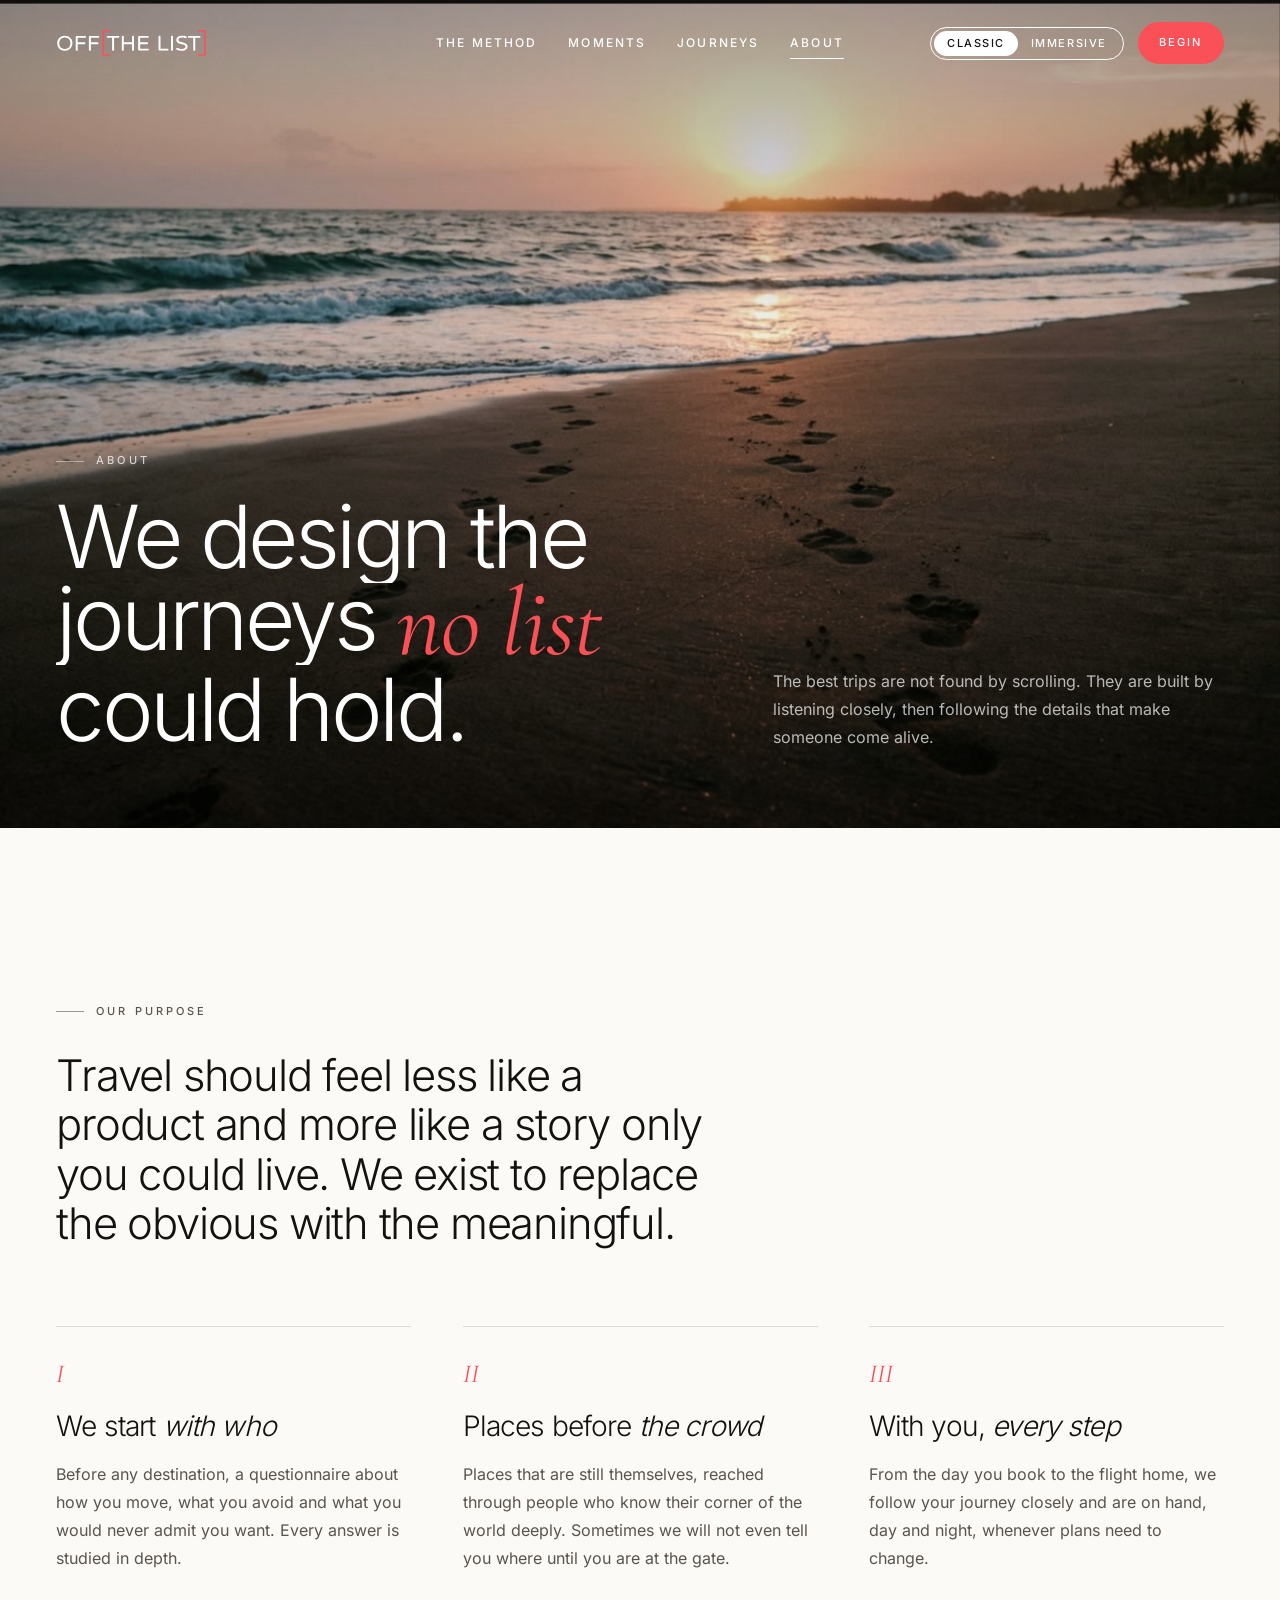
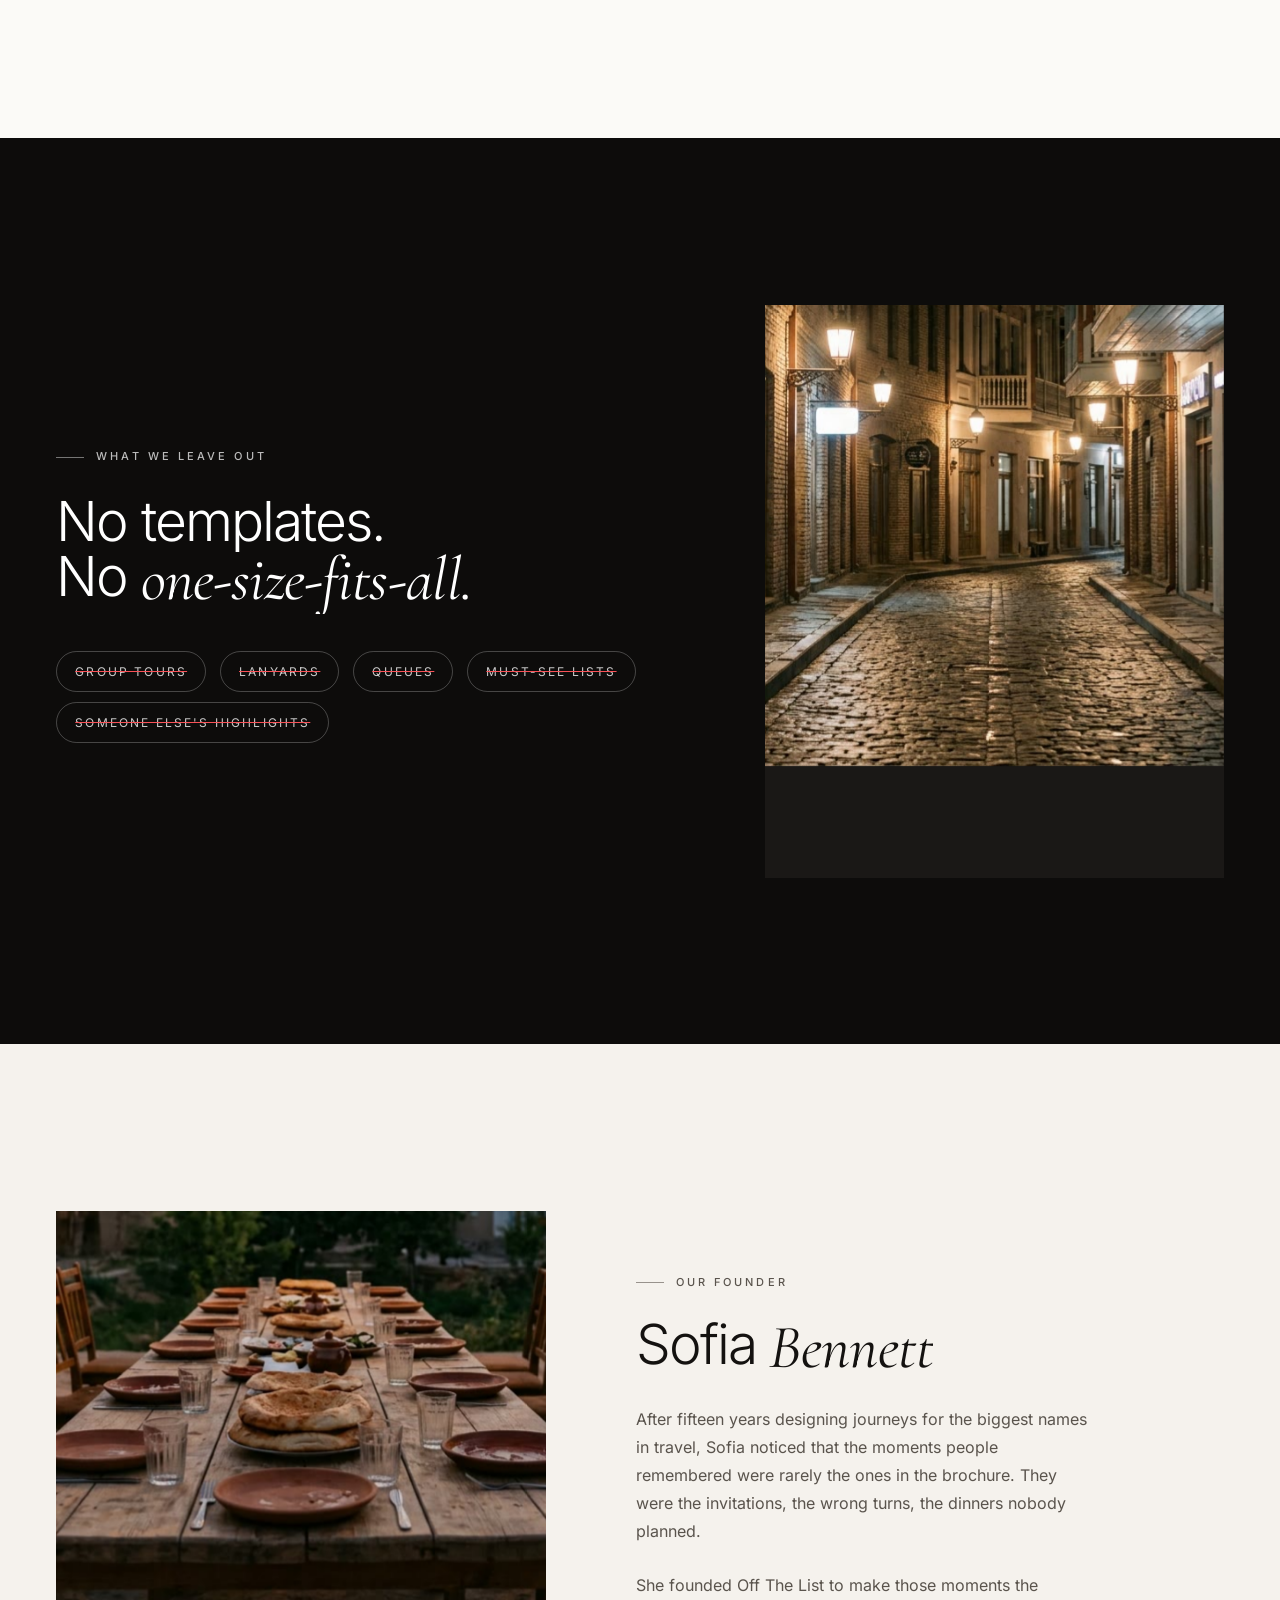
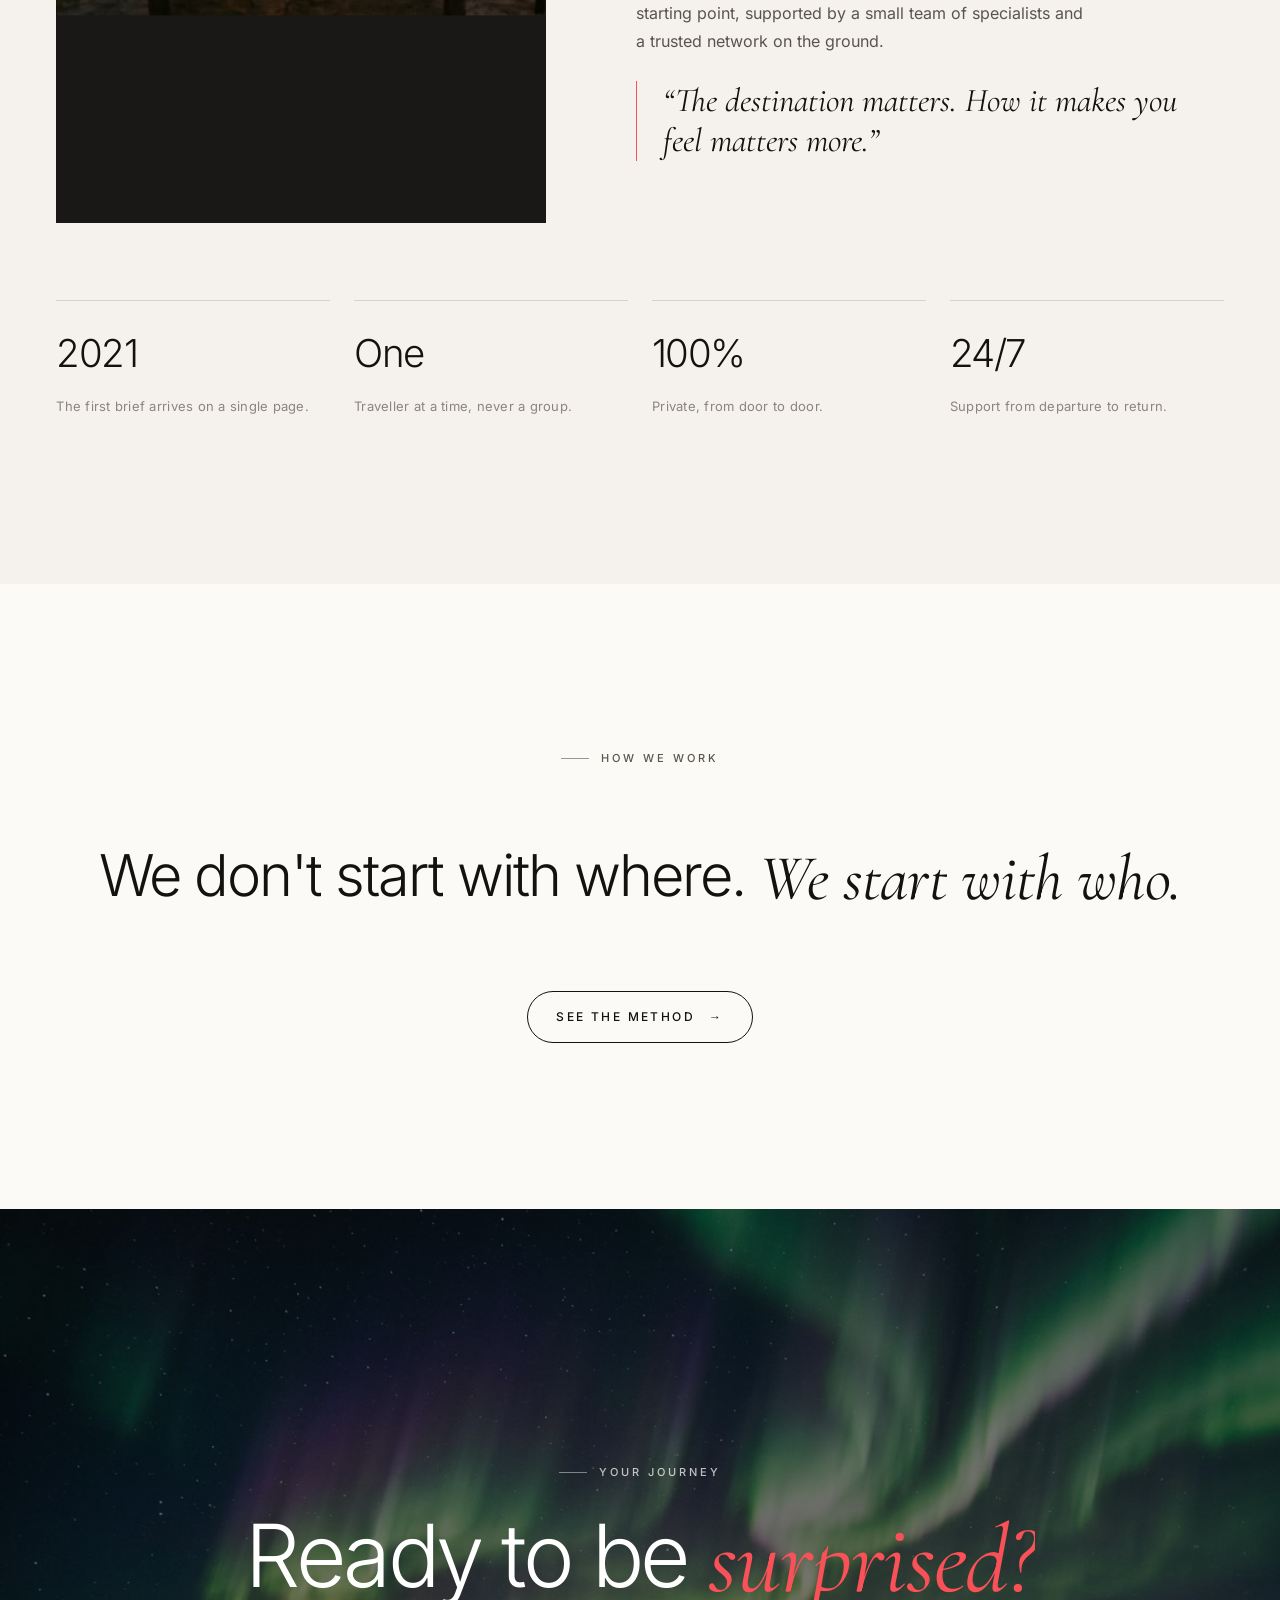
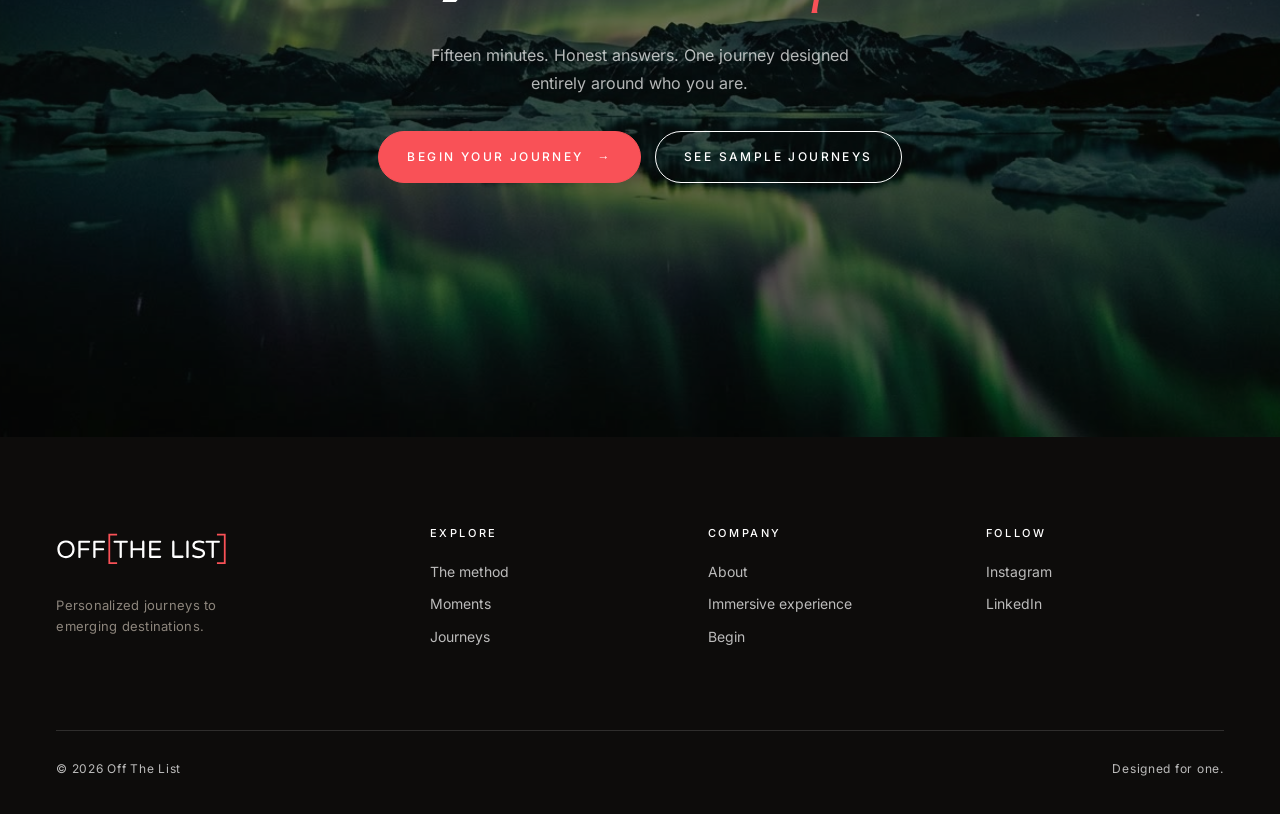
==== about.html @ c881d18c "Títulos: cursiva y sans a un tamaño medio entre las dos La cursiva (Cormorant) sube a 1,12em y los t" ====
<!doctype html>
<html lang="en">
<head>
  <meta charset="utf-8">
  <meta name="viewport" content="width=device-width, initial-scale=1">
  <!-- Revisión interna: quitar esta línea el día del lanzamiento -->
  <meta name="robots" content="noindex, nofollow">
  <title>About — Off The List</title>
  <meta name="description" content="Why Off The List exists: private journeys to emerging destinations, designed around who you are.">
  <link rel="icon" href="assets/favicon.svg" type="image/svg+xml">
  <link rel="apple-touch-icon" href="assets/apple-touch-icon.png">
  <link rel="preload" href="assets/fonts/inter.woff2" as="font" type="font/woff2" crossorigin>
  <link rel="stylesheet" href="lux.css?v=7">
</head>
<body>

  <header class="header">
    <a href="index.html" aria-label="Off The List — home">
      <img class="logo logo-light" src="assets/lux/logo-light.svg" alt="Off The List" width="268" height="48">
      <img class="logo logo-dark" src="assets/lux/logo-dark.svg" alt="" width="268" height="48">
    </a>
    <nav class="nav" aria-label="Main">
      <a href="index.html#method">The method</a>
      <a href="index.html#moments">Moments</a>
      <a href="sample-journeys.html">Journeys</a>
      <a href="about.html" aria-current="page">About</a>
    </nav>
    <div class="header-end">
      <div class="switch" aria-label="Site version">
        <span class="is-current"><b>Classic</b></span>
        <a href="experience.html">Immersive</a>
      </div>
      <a class="btn btn-coral" href="https://off-the-list-poc.vercel.app/#entry">Begin</a>
      <button class="menu-toggle" type="button" aria-expanded="false">Menu</button>
    </div>
  </header>

  <main>
    <section class="page-hero on-dark">
      <figure class="tone is-color"><img src="assets/lux/huellas.jpg" alt="" data-parallax=".1"></figure>
      <div class="inner">
        <div style="display:grid;gap:26px">
          <p class="eyebrow" data-reveal>About</p>
          <h1 class="display" data-split>We design the journeys <em>no list</em> could hold.</h1>
        </div>
        <p class="body" data-reveal style="--d:300ms">The best trips are not found by scrolling. They are built by listening closely, then following the details that make someone come alive.</p>
      </div>
    </section>

    <section class="section">
      <p class="eyebrow" data-reveal>Our purpose</p>
      <p class="manifesto-text" data-scrub style="max-width:24ch">Travel should feel less like a product and more like a story only you could live. We exist to replace the obvious with the meaningful.</p>
      <div class="values">
        <div class="value" data-reveal><i>I</i><h3>We start <em>with who</em></h3><p class="body">Before any destination, a questionnaire about how you move, what you avoid and what you would never admit you want. Every answer is studied in depth.</p></div>
        <div class="value" data-reveal style="--d:120ms"><i>II</i><h3>Places before <em>the crowd</em></h3><p class="body">Places that are still themselves, reached through people who know their corner of the world deeply. Sometimes we will not even tell you where until you are at the gate.</p></div>
        <div class="value" data-reveal style="--d:240ms"><i>III</i><h3>With you, <em>every step</em></h3><p class="body">From the day you book to the flight home, we follow your journey closely and are on hand, day and night, whenever plans need to change.</p></div>
      </div>
    </section>

    <section class="section dark on-dark">
      <div class="manifesto-grid">
        <div>
          <p class="eyebrow" data-reveal>What we leave out</p>
          <h2 class="title" data-split style="margin-top:28px">No templates. <br>No <em>one-size-fits-all.</em></h2>
          <ul class="never" data-reveal>
            <li>Group tours</li><li>Lanyards</li><li>Queues</li><li>Must-see lists</li><li>Someone else's highlights</li>
          </ul>
        </div>
        <figure class="tone manifesto-figure" data-color><img src="assets/lux/callejon.jpg" alt="" loading="lazy" data-parallax=".1"></figure>
      </div>
    </section>

    <section class="section ivory">
      <div class="founder">
        <figure class="tone founder-figure" data-color><img src="assets/lux/mesa.jpg" alt="" loading="lazy" data-parallax=".1"></figure>
        <div class="founder-copy">
          <p class="eyebrow" data-reveal>Our founder</p>
          <h2 class="title" data-split>Sofia <em>Bennett</em></h2>
          <p class="body" data-reveal>After fifteen years designing journeys for the biggest names in travel, Sofia noticed that the moments people remembered were rarely the ones in the brochure. They were the invitations, the wrong turns, the dinners nobody planned.</p>
          <p class="body" data-reveal>She founded Off The List to make those moments the starting point, supported by a small team of specialists and a trusted network on the ground.</p>
          <blockquote data-reveal>“The destination matters. How it makes you feel matters more.”</blockquote>
        </div>
      </div>
      <div class="timeline" data-reveal>
        <div><b>2021</b><span class="small">The first brief arrives on a single page.</span></div>
        <div><b>One</b><span class="small">Traveller at a time, never a group.</span></div>
        <div><b>100%</b><span class="small">Private, from door to door.</span></div>
        <div><b>24/7</b><span class="small">Support from departure to return.</span></div>
      </div>
    </section>

    <section class="section">
      <div class="quote">
        <p class="eyebrow" data-reveal style="justify-self:center">How we work</p>
        <p class="lede" data-split>We don't start with where. <em>We start with who.</em></p>
        <div><a class="btn" href="index.html#method">See the method <span class="arrow">→</span></a></div>
      </div>
    </section>

    <section class="closing on-dark">
      <figure class="tone" data-color><img src="assets/lux/aurora.jpg" alt="" loading="lazy"></figure>
      <div class="inner">
        <p class="eyebrow" data-reveal>Your journey</p>
        <h2 class="display" data-split>Ready to be <em>surprised?</em></h2>
        <p class="body" data-reveal style="text-align:center;margin:0 auto">Fifteen minutes. Honest answers. One journey designed entirely around who you are.</p>
        <div class="ctas" data-reveal>
          <a class="btn btn-coral" href="https://off-the-list-poc.vercel.app/#entry">Begin your journey <span class="arrow">→</span></a>
          <a class="btn" href="sample-journeys.html">See sample journeys</a>
        </div>
      </div>
    </section>
  </main>

  <footer class="footer">
    <div class="footer-top">
      <div><img src="assets/lux/logo-light.svg" alt="Off The List" width="268" height="48"><p class="small" style="margin-top:22px;max-width:28ch">Personalized journeys to emerging destinations.</p></div>
      <div><h4>Explore</h4><ul><li><a href="index.html#method">The method</a></li><li><a href="index.html#moments">Moments</a></li><li><a href="sample-journeys.html">Journeys</a></li></ul></div>
      <div><h4>Company</h4><ul><li><a href="about.html">About</a></li><li><a href="experience.html">Immersive experience</a></li><li><a href="https://off-the-list-poc.vercel.app/#entry">Begin</a></li></ul></div>
      <div><h4>Follow</h4><ul><li><a href="#">Instagram</a></li><li><a href="#">LinkedIn</a></li></ul></div>
    </div>
    <div class="footer-bottom"><span>© 2026 Off The List</span><span>Designed for one.</span></div>
  </footer>

  <script src="lux.js?v=6"></script>
</body>
</html>
---- lux.css ----
/* Off The List — versión clásica (lujo).
   Marfil y tinta, coral #F95157 solo como acento. Fotos en blanco y negro
   que toman color al entrar en pantalla o al pasar el cursor. */

@font-face { font-family: "Inter"; src: url("assets/fonts/inter.woff2") format("woff2"); font-weight: 100 700; font-display: swap; }
@font-face { font-family: "Cormorant"; src: url("assets/fonts/cormorant.woff2") format("woff2"); font-weight: 300 500; font-display: swap; }
@font-face { font-family: "Cormorant"; src: url("assets/fonts/cormorant-italic.woff2") format("woff2"); font-weight: 300 500; font-style: italic; font-display: swap; }

:root {
  --coral: #F95157;
  --ivory: #F5F2ED;
  --paper: #FBFAF7;
  --ink: #141210;
  --ink-2: #5A544D;
  --ink-3: #8C857C;
  --line: rgba(20, 18, 16, .14);
  --dark: #0D0C0B;
  --sans: "Inter", "Helvetica Neue", Arial, sans-serif;
  --serif: "Cormorant", "Cormorant Garamond", Georgia, serif;
  --ease: cubic-bezier(.16, 1, .3, 1);
  --gutter: clamp(20px, 4.4vw, 72px);
}

*, *::before, *::after { box-sizing: border-box; }
html { scroll-behavior: smooth; -webkit-text-size-adjust: 100%; }
body {
  margin: 0;
  background: var(--paper);
  color: var(--ink);
  font: 400 16px/1.6 var(--sans);
  -webkit-font-smoothing: antialiased;
  text-rendering: optimizeLegibility;
}
img, video { display: block; max-width: 100%; }
a { color: inherit; text-decoration: none; }
h1, h2, h3, h4, p, ul, ol, figure, blockquote, dl, dd { margin: 0; }
ul, ol { padding: 0; list-style: none; }
::selection { background: var(--coral); color: #fff; }

/* ---------- Tipografía ---------- */

.eyebrow {
  display: inline-flex;
  align-items: center;
  gap: 12px;
  font-size: 11px;
  font-weight: 500;
  letter-spacing: .28em;
  text-transform: uppercase;
  color: var(--ink-2);
}
.eyebrow::before { content: ""; width: 28px; height: 1px; background: currentColor; opacity: .6; }
.on-dark .eyebrow { color: rgba(255, 255, 255, .72); }

.display {
  font-weight: 300;
  font-size: clamp(40px, 6.8vw, 112px);
  line-height: .94;
  letter-spacing: -.04em;
}
.display em, .title em, .lede em {
  /* Cormorant es más pequeña a igual tamaño que Inter: se agranda la cursiva
     y se reduce un poco la sans para que ambas queden en un tamaño medio */
  font-size: 1.12em;
  font-family: var(--serif);
  font-style: italic;
  font-weight: 400;
  text-transform: none;
  letter-spacing: -.01em;
}
.display em { color: var(--coral); }
.title {
  font-weight: 300;
  font-size: clamp(32px, 4.3vw, 68px);
  line-height: 1;
  letter-spacing: -.035em;
}
.lede {
  font-weight: 300;
  font-size: clamp(22px, 2.3vw, 36px);
  line-height: 1.25;
  letter-spacing: -.015em;
}
.body { color: var(--ink-2); font-size: 16px; line-height: 1.75; max-width: 46ch; }
.on-dark .body { color: rgba(255, 255, 255, .7); }
.small { font-size: 13px; color: var(--ink-3); letter-spacing: .02em; }

/* ---------- Botones ---------- */

.btn {
  position: relative;
  display: inline-flex;
  align-items: center;
  gap: 14px;
  height: 52px;
  padding: 0 28px;
  border: 1px solid currentColor;
  border-radius: 999px;
  font-size: 12px;
  font-weight: 500;
  letter-spacing: .2em;
  text-transform: uppercase;
  overflow: hidden;
  isolation: isolate;
  transition: color .5s var(--ease), border-color .5s var(--ease);
}
.btn::after {
  content: "";
  position: absolute;
  inset: 0;
  z-index: -1;
  background: var(--ink);
  transform: translateY(101%);
  transition: transform .6s var(--ease);
}
.btn:hover { color: var(--paper); border-color: var(--ink); }
.btn:hover::after { transform: translateY(0); }
.btn .arrow { transition: transform .5s var(--ease); }
.btn:hover .arrow { transform: translateX(4px); }
.btn-coral { background: var(--coral); border-color: var(--coral); color: #fff; }
.btn-coral::after { background: #fff; }
.btn-coral:hover { color: var(--ink); border-color: #fff; }
.on-dark .btn:not(.btn-coral) { color: #fff; }
.on-dark .btn:not(.btn-coral)::after { background: #fff; }
.on-dark .btn:not(.btn-coral):hover { color: var(--ink); border-color: #fff; }
.link {
  display: inline-flex;
  align-items: center;
  gap: 10px;
  font-size: 12px;
  font-weight: 500;
  letter-spacing: .2em;
  text-transform: uppercase;
  background: linear-gradient(currentColor, currentColor) 0 100% / 0 1px no-repeat;
  padding-bottom: 6px;
  transition: background-size .6s var(--ease);
}
.link:hover { background-size: 100% 1px; }

/* ---------- Cabecera ---------- */

.header {
  position: fixed;
  inset: 0 0 auto 0;
  z-index: 50;
  display: grid;
  grid-template-columns: 1fr auto 1fr;
  align-items: center;
  gap: 24px;
  padding: 22px var(--gutter);
  color: #fff;
  transition: background-color .6s var(--ease), color .6s var(--ease), padding .6s var(--ease), box-shadow .6s;
}
.header .logo { width: 150px; height: auto; }
.header .logo-dark { display: none; }
.header.is-solid, .header.is-light {
  color: var(--ink);
}
.header.is-solid {
  padding-top: 14px;
  padding-bottom: 14px;
  background: rgba(251, 250, 247, .9);
  -webkit-backdrop-filter: blur(16px) saturate(1.3);
  backdrop-filter: blur(16px) saturate(1.3);
  box-shadow: 0 1px 0 var(--line);
}
.header.is-solid .logo-light, .header.is-light .logo-light { display: none; }
.header.is-solid .logo-dark, .header.is-light .logo-dark { display: block; }
.nav { display: flex; gap: clamp(18px, 2.4vw, 40px); }
.nav a {
  font-size: 12px;
  font-weight: 500;
  letter-spacing: .18em;
  text-transform: uppercase;
  background: linear-gradient(currentColor, currentColor) 0 100% / 0 1px no-repeat;
  padding: 6px 0;
  transition: background-size .5s var(--ease), opacity .3s;
}
.nav a:hover, .nav a[aria-current="page"] { background-size: 100% 1px; }
.header-end { display: flex; align-items: center; justify-content: flex-end; gap: 14px; }

/* Cambio de versión: clásica / inmersiva */
.switch {
  display: inline-flex;
  padding: 3px;
  border: 1px solid currentColor;
  border-radius: 999px;
  font-size: 11px;
  font-weight: 500;
  letter-spacing: .14em;
  text-transform: uppercase;
}
.switch a, .switch span { padding: 7px 13px; border-radius: 999px; line-height: 1; transition: background-color .4s, color .4s; }
.switch .is-current { background: currentColor; }
.switch .is-current b { color: var(--paper); font-weight: 500; mix-blend-mode: normal; }
.header:not(.is-solid):not(.is-light) .switch .is-current b { color: var(--ink); }
.switch a:hover { background: rgba(127, 127, 127, .18); }
.header .btn { height: 42px; padding: 0 20px; font-size: 11px; }
.menu-toggle { display: none; }

/* ---------- Imágenes: blanco y negro → color ---------- */

.tone { overflow: hidden; background: #1a1816; }
/* --g va de 1 (blanco y negro) a 0 (color) según el scroll; lo fija lux.js */
.tone img {
  width: 100%;
  height: 100%;
  object-fit: cover;
  filter: grayscale(var(--g, 1)) contrast(calc(1 + .05 * var(--g, 1))) brightness(calc(1 - .04 * var(--g, 1)));
  transform: scale(calc(1 + .08 * var(--g, 1)));
  transition: filter .25s linear, transform .25s linear;
}
.tone.is-color { --g: 0; }
.dest img { transition: filter 1.4s var(--ease), transform 2s var(--ease); }

/* ---------- Animaciones de texto y entrada ---------- */

.js [data-split] .w { display: inline-block; overflow: hidden; vertical-align: top; padding-bottom: .06em; margin-bottom: -.06em; }
.js [data-split] .w > span {
  display: inline-block;
  transform: translateY(105%);
  transition: transform 1.1s var(--ease);
  transition-delay: calc(var(--i, 0) * 45ms + var(--d, 0ms));
}
.js [data-split].is-in .w > span { transform: translateY(0); }

.js [data-reveal] {
  opacity: 0;
  transform: translateY(28px);
  transition: opacity 1.1s var(--ease), transform 1.1s var(--ease);
  transition-delay: var(--d, 0ms);
}
.js [data-reveal].is-in { opacity: 1; transform: none; }

.js [data-scrub] .sw { opacity: .16; transition: opacity .25s linear; }
.js [data-scrub] .sw.on { opacity: 1; }

.js [data-line] { transform: scaleX(0); transform-origin: left; transition: transform 1.4s var(--ease); }
.js [data-line].is-in { transform: scaleX(1); }

@media (prefers-reduced-motion: reduce) {
  .js [data-split] .w > span, .js [data-reveal], .js [data-line] { transform: none !important; opacity: 1 !important; transition: none !important; }
  .js [data-scrub] .sw { opacity: 1; }
  .tone img { transition: none; transform: none; }
  html { scroll-behavior: auto; }
}

/* ---------- Secciones comunes ---------- */

.section { padding: clamp(96px, 13vw, 200px) var(--gutter); }
.section.tight { padding-top: clamp(64px, 8vw, 120px); padding-bottom: clamp(64px, 8vw, 120px); }
.dark { background: var(--dark); color: #fff; }
.ivory { background: var(--ivory); }
.rule { height: 1px; background: var(--line); }
.dark .rule { background: rgba(255, 255, 255, .16); }

/* Hero de página interior */
.page-hero {
  position: relative;
  min-height: 92svh;
  display: flex;
  align-items: flex-end;
  padding: 140px var(--gutter) clamp(48px, 6vw, 88px);
  color: #fff;
  overflow: hidden;
}
.page-hero .tone { position: absolute; inset: 0; }
.page-hero .tone img { transform: scale(1.12); }
.page-hero::after { content: ""; position: absolute; inset: 0; background: linear-gradient(180deg, rgba(0,0,0,.35) 0%, rgba(0,0,0,.05) 40%, rgba(0,0,0,.6) 100%); }
.page-hero .inner { position: relative; z-index: 1; display: grid; grid-template-columns: 1.5fr 1fr; align-items: end; gap: 40px; width: 100%; }

/* Cierre con llamada a la acción */
.closing {
  position: relative;
  min-height: 92svh;
  display: grid;
  place-items: center;
  text-align: center;
  padding: 120px var(--gutter);
  color: #fff;
  overflow: hidden;
}
.closing .tone { position: absolute; inset: 0; }
.closing::after { content: ""; position: absolute; inset: 0; background: rgba(8, 7, 6, .55); }
.closing .inner { position: relative; z-index: 1; display: grid; justify-items: center; gap: 34px; }
.closing .ctas { display: flex; flex-wrap: wrap; justify-content: center; gap: 14px; }

/* Pie */
.footer { background: var(--dark); color: rgba(255, 255, 255, .72); padding: 88px var(--gutter) 36px; }
.footer-top { display: grid; grid-template-columns: 1.4fr repeat(3, 1fr); gap: 40px; padding-bottom: 72px; }
.footer-top img { width: 170px; }
.footer h4 { color: #fff; font-size: 11px; font-weight: 500; letter-spacing: .24em; text-transform: uppercase; margin-bottom: 18px; }
.footer li { margin-bottom: 10px; font-size: 14px; }
.footer a:hover { color: #fff; }
.footer-bottom { display: flex; justify-content: space-between; gap: 20px; padding-top: 28px; border-top: 1px solid rgba(255, 255, 255, .14); font-size: 12px; letter-spacing: .06em; }

/* ---------- Móvil ---------- */

@media (max-width: 960px) {
  .header { grid-template-columns: 1fr auto; }
  .nav { display: none; }
  .header .btn { display: none; }
  .menu-toggle {
    display: inline-flex;
    align-items: center;
    height: 38px;
    padding: 0 16px;
    border: 1px solid currentColor;
    border-radius: 999px;
    background: none;
    color: inherit;
    font: 500 11px var(--sans);
    letter-spacing: .18em;
    text-transform: uppercase;
    cursor: pointer;
  }
  .header.menu-open { background: var(--paper); color: var(--ink); }
  .header.menu-open .logo-light { display: none; }
  .header.menu-open .logo-dark { display: block; }
  .header.menu-open .nav {
    display: flex;
    flex-direction: column;
    gap: 6px;
    position: absolute;
    top: 100%;
    left: 0;
    right: 0;
    padding: 18px var(--gutter) 28px;
    background: var(--paper);
    border-bottom: 1px solid var(--line);
  }
  .header.menu-open .nav a { font-size: 15px; padding: 10px 0; }
  .switch a, .switch span { padding: 7px 10px; }
  .page-hero .inner { grid-template-columns: 1fr; }
  .footer-top { grid-template-columns: 1fr 1fr; }
}
@media (max-width: 560px) {
  .header .logo { width: 118px; }
  .switch { font-size: 10px; letter-spacing: .1em; }
  .footer-top { grid-template-columns: 1fr; }
  .footer-bottom { flex-direction: column; }
}

/* =====================================================================
   HOME
   ===================================================================== */

/* Hero: "I want to…" — cada imagen entra en blanco y negro y toma color */
.hero { position: relative; height: 100svh; min-height: 640px; color: #fff; overflow: hidden; background: #0b0a09; }
.hero-media .slide { position: absolute; inset: 0; opacity: 0; transition: opacity 1.8s var(--ease); }
.hero-media .slide img, .hero-media .slide video {
  width: 100%; height: 100%; object-fit: cover;
  filter: grayscale(1) brightness(.8);
  transform: scale(1.14);
  transition: filter 2.6s ease .5s, transform 8s linear;
}
.hero-media .slide.is-active { opacity: 1; }
.hero-media .slide.is-active img, .hero-media .slide.is-active video { filter: grayscale(0) brightness(.92); transform: scale(1.02); }
.hero::after { content: ""; position: absolute; inset: 0; background: linear-gradient(180deg, rgba(0,0,0,.45) 0%, rgba(0,0,0,0) 32%, rgba(0,0,0,.15) 55%, rgba(0,0,0,.7) 100%); pointer-events: none; }
.hero-inner { position: relative; z-index: 1; height: 100%; display: flex; flex-direction: column; justify-content: flex-end; padding: 0 var(--gutter) clamp(28px, 4vw, 52px); }
.hero-title { font-weight: 300; font-size: clamp(50px, 8.8vw, 158px); line-height: .9; letter-spacing: -.045em; margin: 22px 0 clamp(28px, 4vw, 52px); }
.hero-lead { display: block; }
.phrases { display: block; position: relative; height: 1.22em; overflow: hidden; font-size: 1.12em; }
.phrase {
  position: absolute; left: 0; top: 0;
  font-family: var(--serif); font-style: italic; font-weight: 400;
  text-transform: none; letter-spacing: -.02em;
  transform: translateY(105%); opacity: 0;
  transition: transform 1.2s var(--ease), opacity 1.2s var(--ease);
}
.phrase.is-active { transform: translateY(0); opacity: 1; }
.phrase.is-out { transform: translateY(-70%); opacity: 0; }
.no-js .phrase:first-child { transform: none; opacity: 1; }
.hero-foot { display: flex; justify-content: space-between; align-items: flex-end; gap: 32px; flex-wrap: wrap; }
.hero-copy { max-width: 42ch; color: rgba(255, 255, 255, .84); font-size: 17px; line-height: 1.6; }
.hero-ctas { display: flex; gap: 12px; flex-wrap: wrap; }
.hero-meta { display: flex; justify-content: space-between; margin-top: clamp(28px, 4vw, 44px); padding-top: 16px; border-top: 1px solid rgba(255, 255, 255, .24); font-size: 11px; letter-spacing: .26em; text-transform: uppercase; color: rgba(255, 255, 255, .7); }
.hero-meta b { color: #fff; font-weight: 500; }

/* Manifiesto */
.manifesto-grid { display: grid; grid-template-columns: 1.35fr 1fr; gap: clamp(40px, 7vw, 120px); align-items: center; }
.manifesto-text { font-weight: 300; font-size: clamp(28px, 3.4vw, 54px); line-height: 1.14; letter-spacing: -.028em; margin: 30px 0 40px; }
.manifesto-figure { aspect-ratio: 4 / 5; }
.manifesto-figure img, .mystery-img img { height: 118%; margin-top: -9%; }

/* Método */
.method-head { display: grid; gap: 26px; margin-bottom: clamp(48px, 7vw, 96px); }
/* Pasos sin separadores: una línea que se dibuja con el scroll une los números */
.method-steps { position: relative; --pad: clamp(0px, 13vw, 220px); --num: 90px; }
.method-item {
  display: grid;
  grid-template-columns: var(--num) 1fr minmax(240px, 34%);
  gap: clamp(20px, 4vw, 64px);
  align-items: center;
  padding: clamp(32px, 4vw, 52px) 0 clamp(32px, 4vw, 52px) var(--pad);
}
.method-num { position: relative; z-index: 1; justify-self: center; padding: 10px 0; background: var(--ivory); font-family: var(--serif); font-style: italic; font-size: 34px; line-height: 1.1; color: var(--coral); }
.method-line { position: absolute; left: calc(var(--pad) + var(--num) / 2); width: 1px; background: var(--line); pointer-events: none; }
.method-line i { position: absolute; top: 0; bottom: 0; left: -.5px; right: -.5px; background: var(--coral); transform-origin: top; transform: scaleY(var(--p, 0)); }
.method-copy { display: grid; gap: 18px; }
.method-img { aspect-ratio: 4 / 3; }

/* Destinos: galería horizontal fijada */
.destinations { position: relative; background: var(--paper); }
.hs-sticky { position: sticky; top: 0; height: 100svh; overflow: hidden; display: flex; flex-direction: column; justify-content: center; gap: clamp(28px, 4vw, 52px); }
.hs-head { display: grid; gap: 18px; padding: 0 var(--gutter); }
.hs-track { display: flex; gap: clamp(14px, 1.8vw, 28px); width: max-content; padding: 0 var(--gutter); will-change: transform; }
.dest { position: relative; flex: none; width: clamp(240px, 25vw, 400px); aspect-ratio: 3 / 4; }
.dest img { position: absolute; inset: 0; }
.dest-info { position: absolute; inset: auto 0 0 0; padding: 26px 24px; color: #fff; background: linear-gradient(transparent, rgba(0,0,0,.65)); }
.dest-info span { font-size: 11px; letter-spacing: .24em; opacity: .8; }
.dest-info h3 { font-weight: 300; font-size: clamp(26px, 2.4vw, 38px); letter-spacing: -.03em; margin: 6px 0 2px; }
.dest-info p { font-family: var(--serif); font-style: italic; font-size: 19px; opacity: .9; }

/* Misterio */
.mystery-grid { display: grid; grid-template-columns: 1fr 1.1fr; gap: clamp(40px, 7vw, 120px); align-items: center; }
.mystery-img { aspect-ratio: 4 / 5; }
.mystery-copy { display: grid; gap: 30px; }
.clues { display: flex; gap: clamp(20px, 3vw, 44px); padding-top: 26px; border-top: 1px solid rgba(255, 255, 255, .16); }
.clues li { display: flex; align-items: baseline; gap: 10px; font-size: 12px; letter-spacing: .22em; text-transform: uppercase; color: rgba(255,255,255,.78); }
.clues span { font-family: var(--serif); font-style: italic; font-size: 26px; color: var(--coral); letter-spacing: 0; }

/* Viajes de autor */
.signature-head { display: flex; justify-content: space-between; align-items: flex-end; gap: 24px; margin-bottom: clamp(40px, 5vw, 72px); }
.signature-head > div { display: grid; gap: 18px; }
.signature-grid { display: grid; grid-template-columns: repeat(3, 1fr); gap: clamp(16px, 2vw, 32px); }
.sig figure { aspect-ratio: 4 / 5; margin-bottom: 20px; }
.sig-meta { display: flex; justify-content: space-between; gap: 12px; font-size: 11px; letter-spacing: .2em; text-transform: uppercase; color: var(--ink-3); padding-bottom: 12px; border-bottom: 1px solid var(--line); }
.sig h3 { font-family: var(--serif); font-weight: 400; font-size: clamp(24px, 2.2vw, 34px); line-height: 1.1; margin-top: 14px; transition: color .4s; }
.sig:hover h3 { color: var(--coral); }

/* Cita */
.quote { text-align: center; display: grid; gap: clamp(40px, 6vw, 80px); }
.quote .lede { font-size: clamp(30px, 4.5vw, 72px); line-height: 1.08; letter-spacing: -.035em; }
.quote-facts { display: grid; grid-template-columns: repeat(4, 1fr); gap: 24px; }
.quote-facts b { display: block; font-weight: 300; font-size: clamp(34px, 3.6vw, 56px); letter-spacing: -.04em; }
.quote-facts span { font-size: 11px; letter-spacing: .22em; text-transform: uppercase; color: var(--ink-3); }
.dark .quote-facts span { color: rgba(255, 255, 255, .6); }

@media (max-width: 960px) {
  .manifesto-grid, .mystery-grid { grid-template-columns: 1fr; }
  .method-steps { --pad: 0px; --num: 52px; }
  .method-item { align-items: start; grid-template-columns: var(--num) 1fr; }
  .method-img { grid-column: 2; }
  .signature-grid { grid-template-columns: 1fr; }
  .quote-facts { grid-template-columns: 1fr 1fr; row-gap: 36px; }
}
@media (max-width: 760px) {
  .hs-sticky { position: static; height: auto; padding: 96px 0; }
  .hs-track { width: auto; overflow-x: auto; scroll-snap-type: x mandatory; transform: none !important; -webkit-overflow-scrolling: touch; }
  .dest { width: 74vw; scroll-snap-align: center; }
  .signature-head { flex-direction: column; align-items: flex-start; }
}

/* =====================================================================
   SAMPLE JOURNEYS
   ===================================================================== */

.intro-grid { display: grid; grid-template-columns: 1fr 1fr; gap: clamp(40px, 7vw, 120px); align-items: end; }
.intro-grid > div { display: grid; gap: 26px; }
.chapters { border-top: 1px solid var(--line); }
.chapters a {
  display: grid;
  grid-template-columns: 56px 1fr auto;
  align-items: baseline;
  gap: 16px;
  padding: 18px 0;
  border-bottom: 1px solid var(--line);
  transition: color .4s, padding .6s var(--ease);
}
.chapters a:hover { color: var(--coral); padding-left: 10px; }
.chapters i { font-family: var(--serif); font-size: 22px; color: var(--coral); }
.chapters b { font-weight: 300; font-size: clamp(20px, 1.8vw, 26px); letter-spacing: -.02em; }
.chapters span { font-size: 11px; letter-spacing: .2em; text-transform: uppercase; color: var(--ink-3); }

.journey {
  display: grid;
  grid-template-columns: 1.05fr 1fr;
  gap: clamp(40px, 7vw, 128px);
  align-items: center;
  scroll-margin-top: 60px;
}
.journey.flip .journey-media { order: 2; }
.journey-media { position: relative; padding-bottom: 14%; }
.journey-main { aspect-ratio: 4 / 5; }
.journey-main img { height: 116%; margin-top: -8%; }
.journey-inset {
  position: absolute;
  right: -8%;
  bottom: 0;
  width: 46%;
  aspect-ratio: 1;
  border: 10px solid var(--paper);
}
.ivory .journey-inset { border-color: var(--ivory); }
.dark .journey-inset { border-color: var(--dark); }
.journey.flip .journey-inset { right: auto; left: -8%; }
.journey-copy { display: grid; gap: 26px; }
.journey-num { font-family: var(--serif); font-style: italic; font-size: clamp(64px, 7vw, 120px); line-height: .8; color: var(--coral); }
.facts { display: grid; grid-template-columns: repeat(3, 1fr); border-top: 1px solid var(--line); border-bottom: 1px solid var(--line); }
.dark .facts { border-color: rgba(255, 255, 255, .16); }
.facts div { padding: 16px 0; }
.facts div + div { padding-left: 18px; border-left: 1px solid var(--line); }
.dark .facts div + div { border-color: rgba(255, 255, 255, .16); }
.facts dt { font-size: 10px; letter-spacing: .24em; text-transform: uppercase; color: var(--ink-3); margin-bottom: 4px; }
.facts dd { font-size: 15px; }
.dark .facts dt { color: rgba(255, 255, 255, .5); }
.moments { counter-reset: m; display: grid; gap: 14px; }
.moments li { counter-increment: m; display: grid; grid-template-columns: 34px 1fr; gap: 10px; color: var(--ink-2); font-size: 15px; line-height: 1.6; }
.dark .moments li { color: rgba(255, 255, 255, .72); }
.moments li::before { content: counter(m, upper-roman); font-family: var(--serif); font-style: italic; font-size: 18px; color: var(--coral); line-height: 1.4; }
.moments b { color: var(--ink); font-weight: 500; }
.dark .moments b { color: #fff; }
.price { display: flex; justify-content: space-between; align-items: center; gap: 20px; flex-wrap: wrap; padding-top: 6px; }
.price p { font-size: 11px; letter-spacing: .22em; text-transform: uppercase; color: var(--ink-3); }
.price b { display: block; font-weight: 300; font-size: clamp(28px, 2.6vw, 40px); letter-spacing: -.03em; text-transform: none; color: var(--ink); }
.dark .price b { color: #fff; }

/* =====================================================================
   ABOUT
   ===================================================================== */

.values { display: grid; grid-template-columns: repeat(3, 1fr); gap: clamp(28px, 4vw, 64px); margin-top: clamp(48px, 6vw, 88px); }
.value { display: grid; gap: 18px; align-content: start; padding-top: 26px; border-top: 1px solid var(--line); }
.value i { font-family: var(--serif); font-size: 26px; color: var(--coral); }
.value h3 { font-weight: 300; font-size: clamp(24px, 2.2vw, 34px); letter-spacing: -.03em; line-height: 1.05; }
.never { display: flex; flex-wrap: wrap; gap: 10px 14px; margin-top: 40px; }
.never li { padding: 10px 18px; border: 1px solid rgba(255, 255, 255, .24); border-radius: 999px; font-size: 12px; letter-spacing: .18em; text-transform: uppercase; color: rgba(255, 255, 255, .78); text-decoration: line-through; text-decoration-color: var(--coral); }
.founder { display: grid; grid-template-columns: 1fr 1.2fr; gap: clamp(40px, 7vw, 120px); align-items: center; }
.founder-figure { aspect-ratio: 4 / 5; }
.founder-figure img { height: 116%; margin-top: -8%; }
.founder-copy { display: grid; gap: 26px; }
.founder-copy blockquote { font-family: var(--serif); font-style: italic; font-size: clamp(26px, 2.6vw, 40px); line-height: 1.2; padding-left: 26px; border-left: 1px solid var(--coral); }
.timeline { display: grid; grid-template-columns: repeat(4, 1fr); gap: 24px; margin-top: clamp(48px, 6vw, 88px); }
.timeline div { display: grid; gap: 12px; padding-top: 22px; border-top: 1px solid var(--line); }
.timeline b { font-weight: 300; font-size: clamp(32px, 3vw, 48px); letter-spacing: -.04em; }

@media (max-width: 960px) {
  .intro-grid, .journey, .founder { grid-template-columns: 1fr; }
  .journey.flip .journey-media { order: 0; }
  .journey-inset { right: 0; }
  .journey.flip .journey-inset { left: 0; }
  .values { grid-template-columns: 1fr; }
  .timeline { grid-template-columns: 1fr 1fr; }
}
@media (max-width: 560px) {
  .facts { grid-template-columns: 1fr 1fr; }
  .facts div:nth-child(3) { grid-column: 1 / -1; padding-left: 0; border-left: 0; border-top: 1px solid var(--line); }
  .chapters a { grid-template-columns: 40px 1fr; }
  .chapters span { display: none; }
}
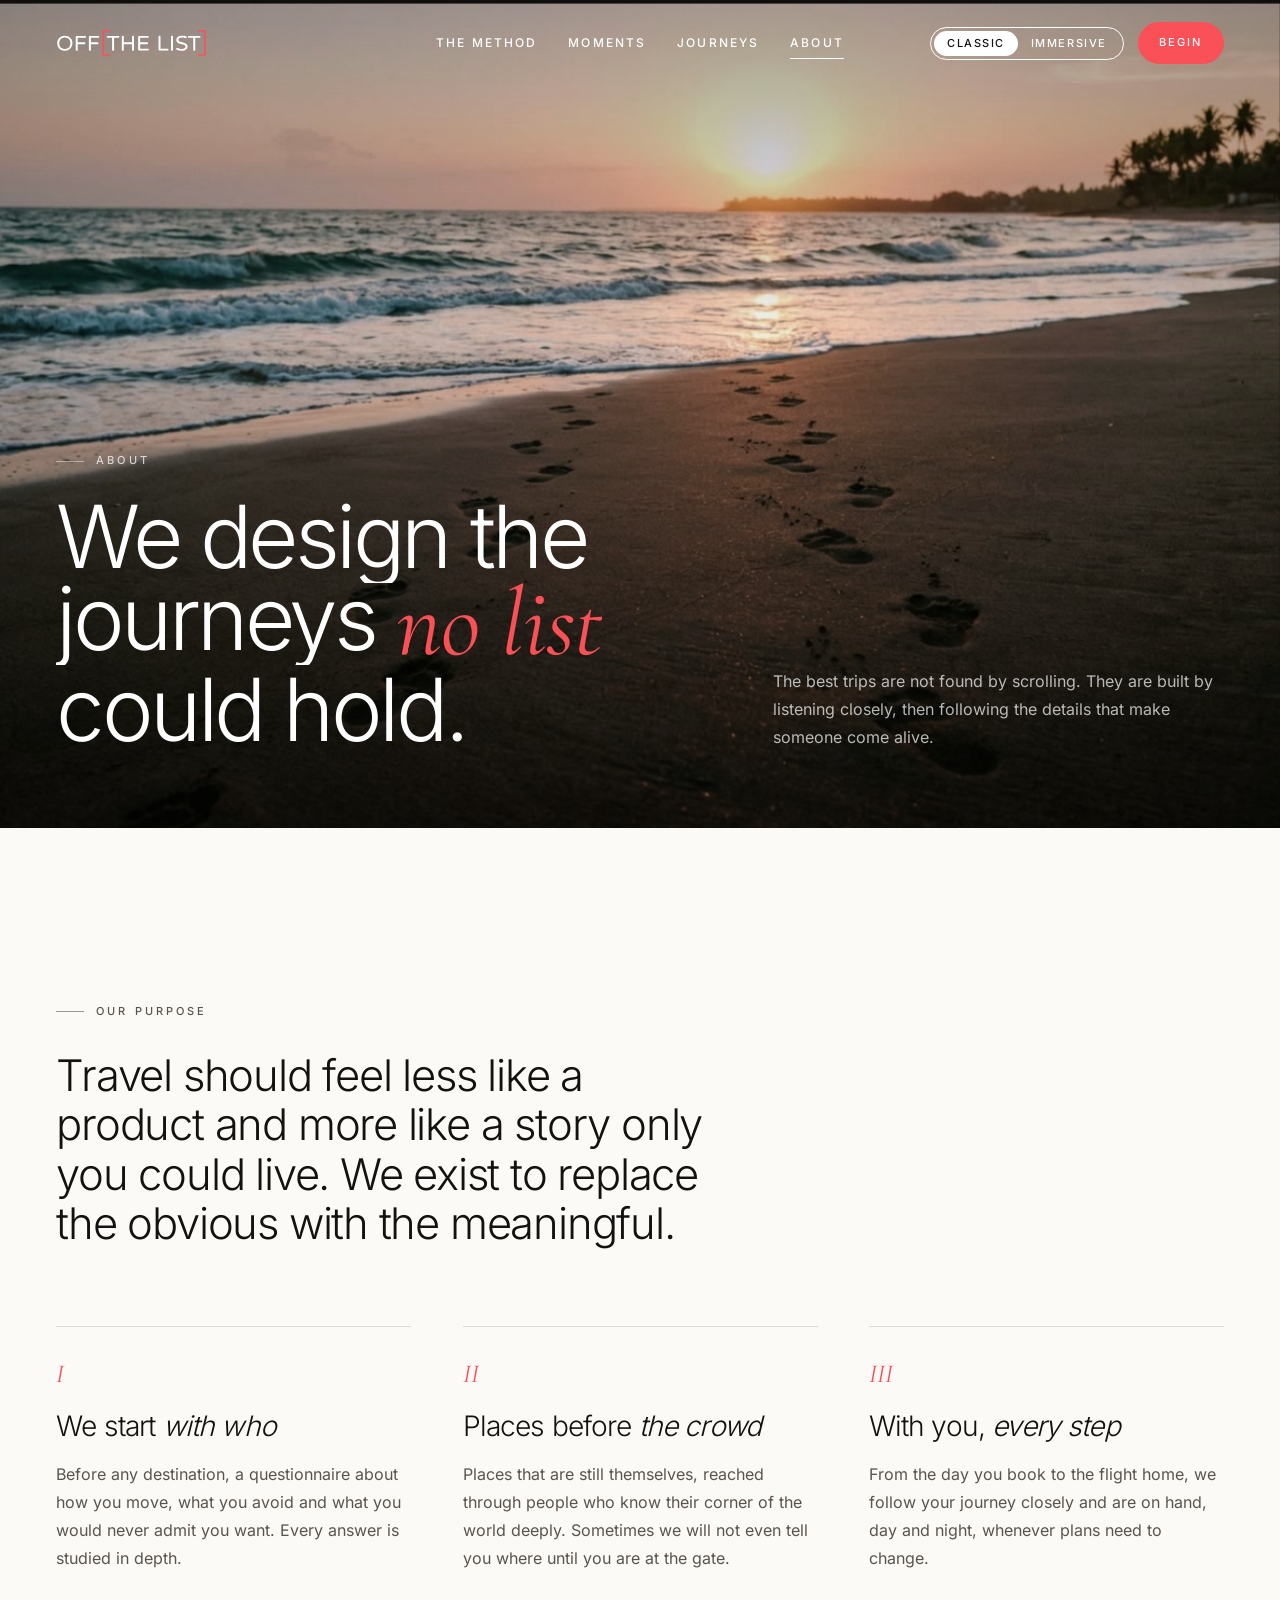
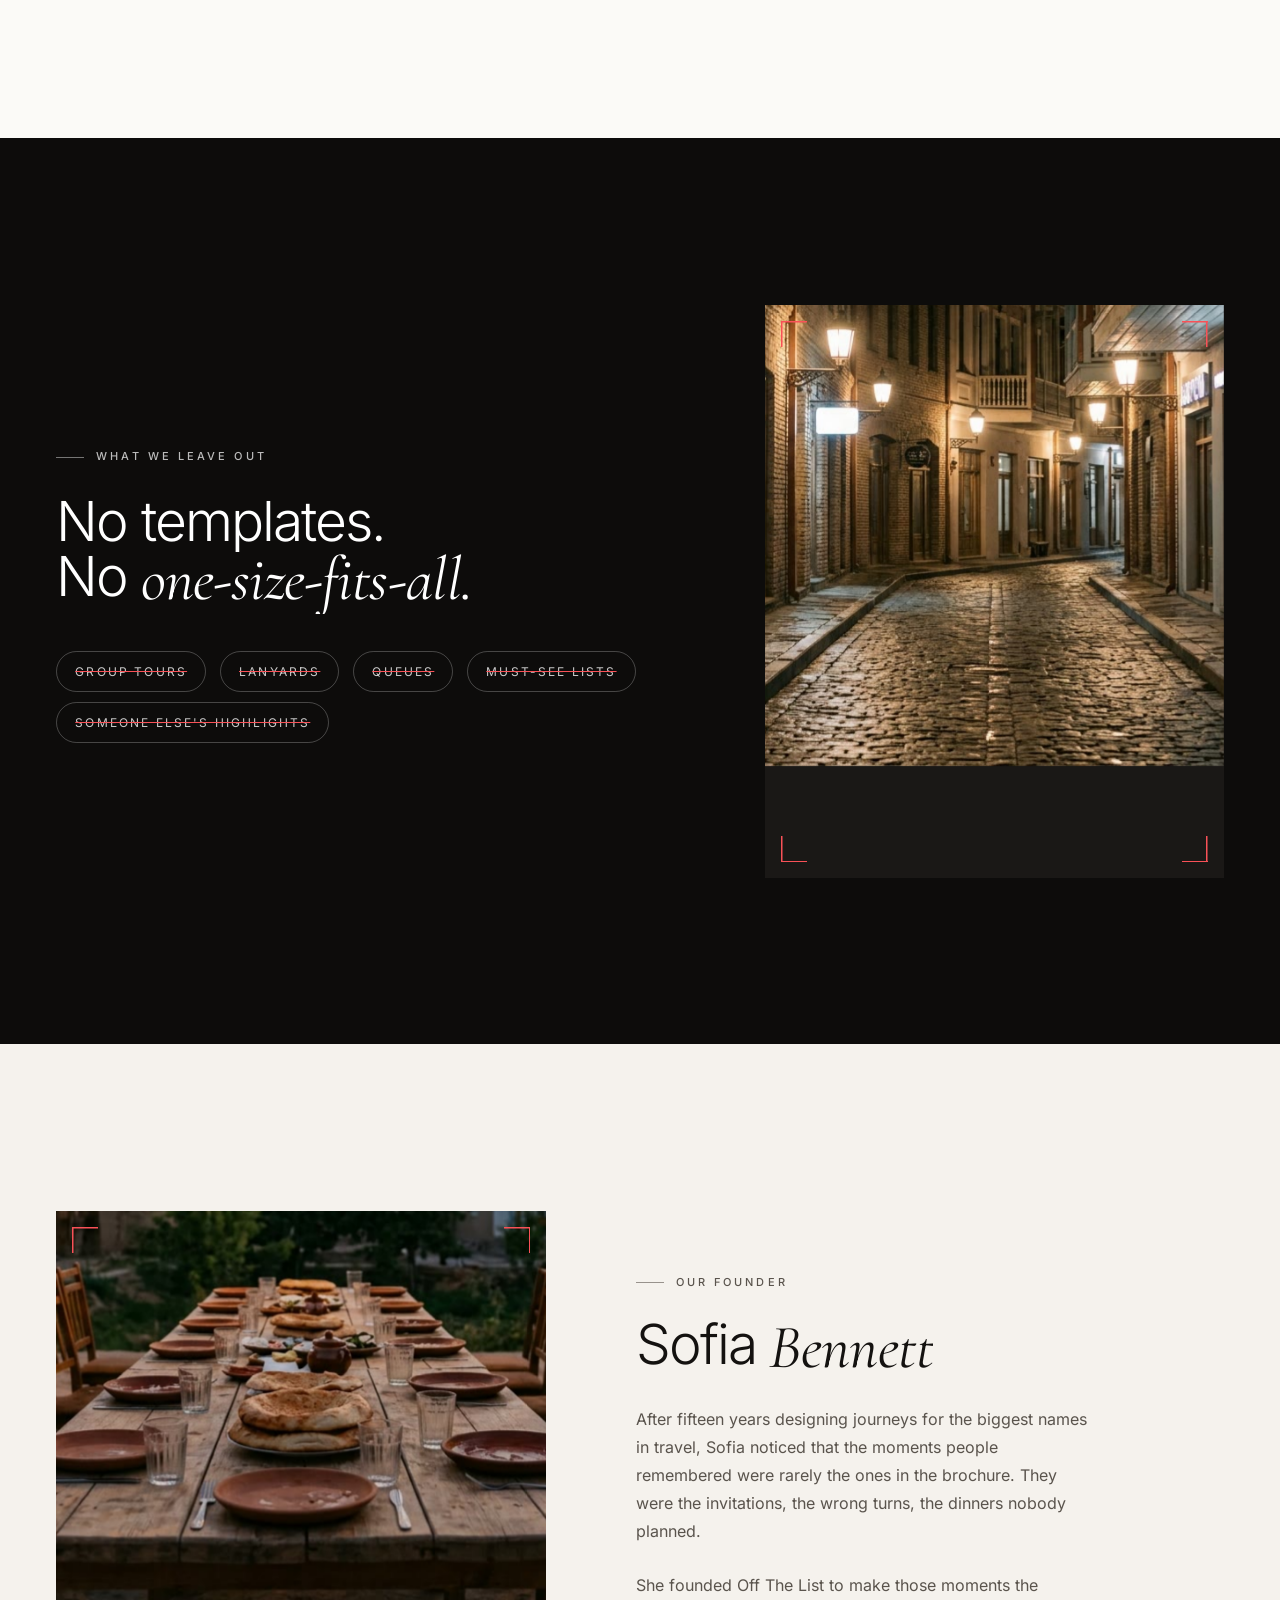
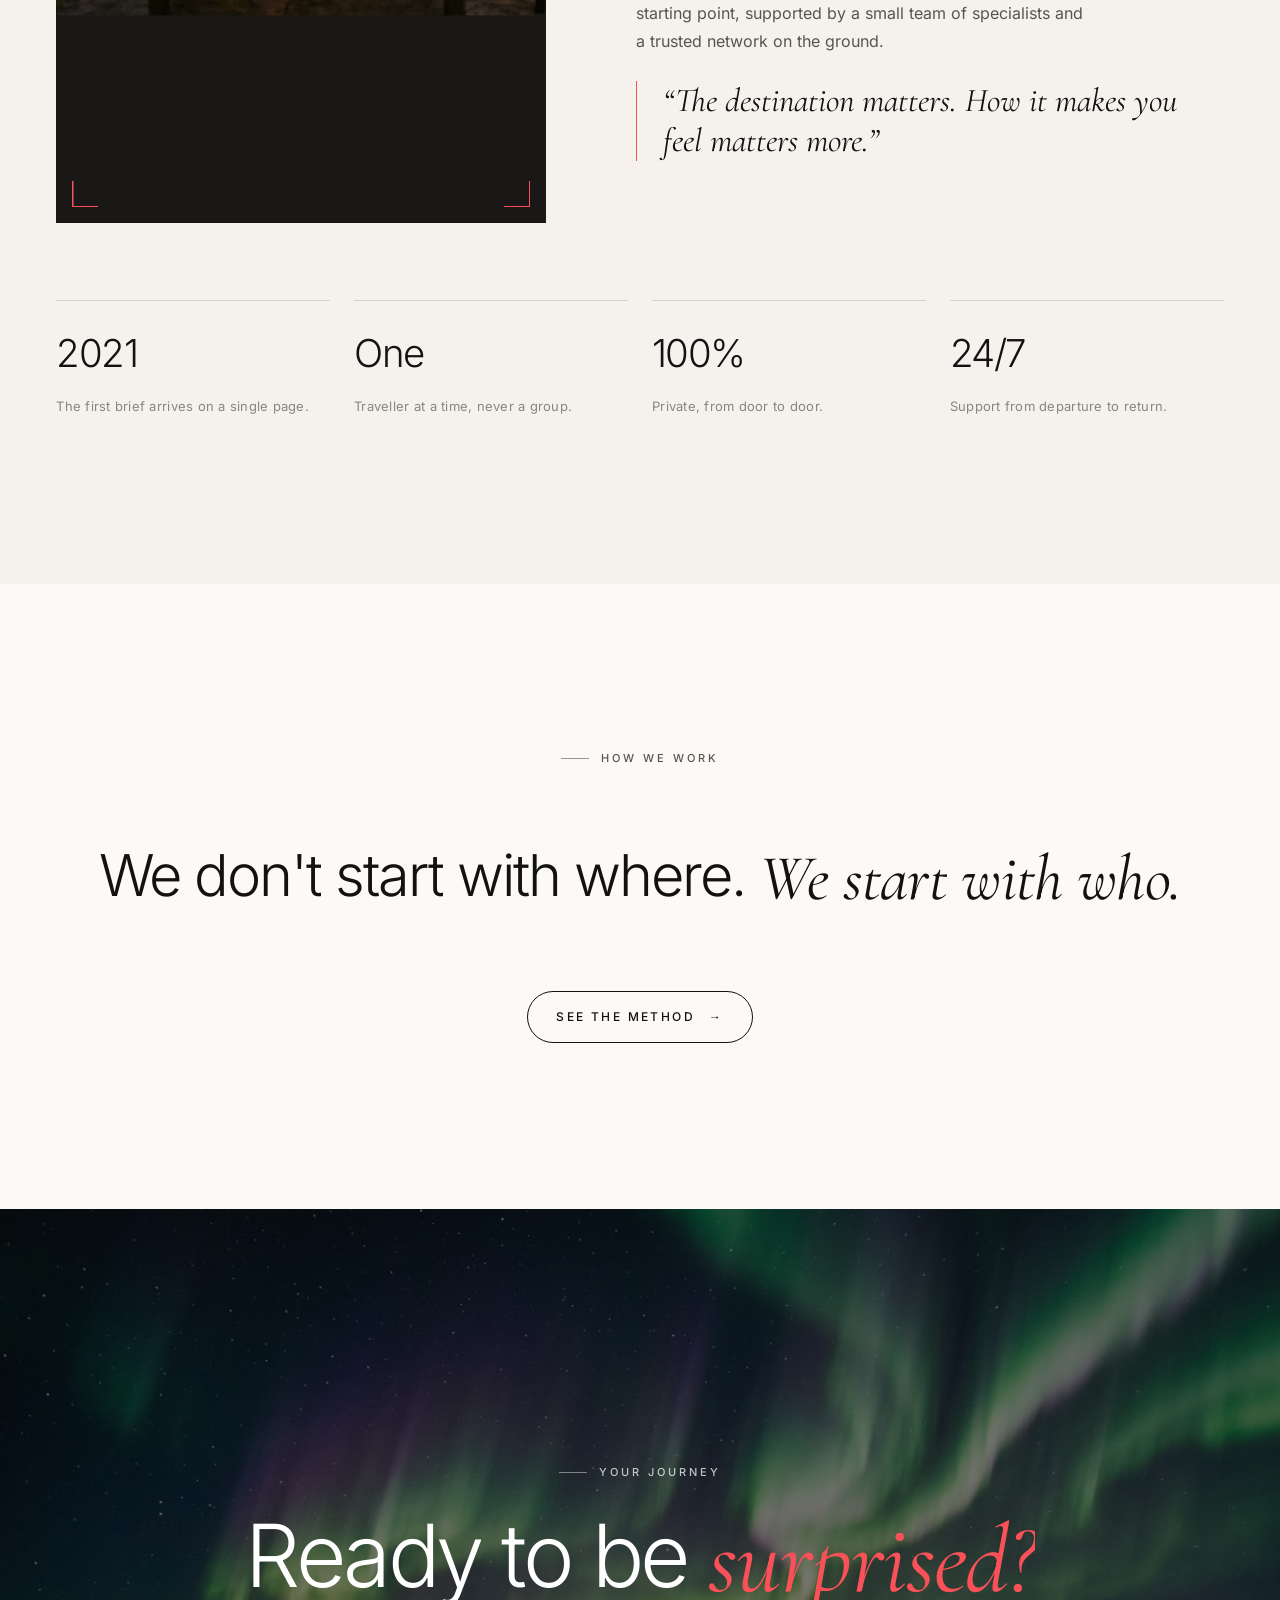
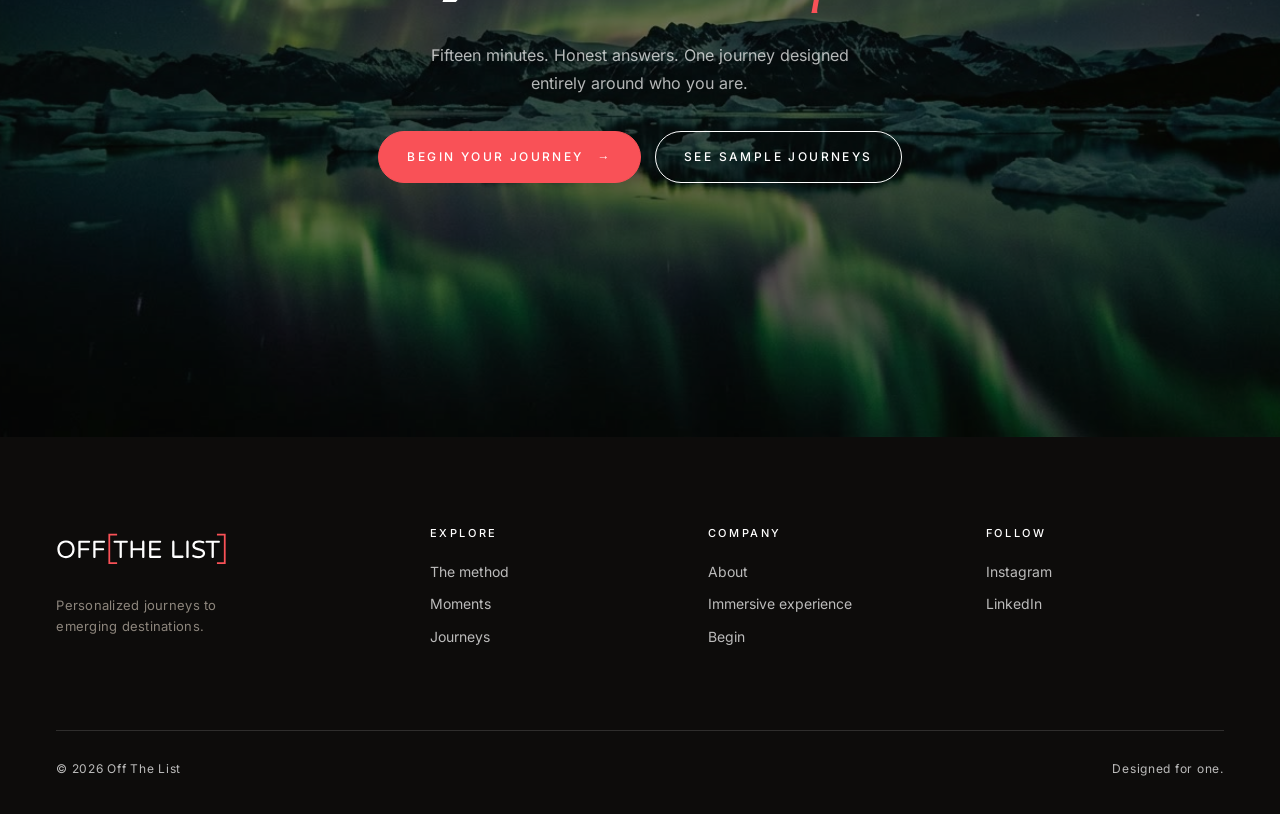
==== commit 32ed57ea: "Fotos activas con esquinas como los corchetes del logo - Viajes de ejemplo: vuelve el paso a color a" ====
--- a/about.html
+++ b/about.html
@@ -10,7 +10,7 @@
   <link rel="icon" href="assets/favicon.svg" type="image/svg+xml">
   <link rel="apple-touch-icon" href="assets/apple-touch-icon.png">
   <link rel="preload" href="assets/fonts/inter.woff2" as="font" type="font/woff2" crossorigin>
-  <link rel="stylesheet" href="lux.css?v=7">
+  <link rel="stylesheet" href="lux.css?v=8">
 </head>
 <body>
 
@@ -121,6 +121,6 @@
     <div class="footer-bottom"><span>© 2026 Off The List</span><span>Designed for one.</span></div>
   </footer>
 
-  <script src="lux.js?v=6"></script>
+  <script src="lux.js?v=8"></script>
 </body>
 </html>
--- a/lux.css
+++ b/lux.css
@@ -212,6 +212,38 @@
 }
 .tone.is-color { --g: 0; }
 .dest img { transition: filter 1.4s var(--ease), transform 2s var(--ease); }
+
+/* Viajes de ejemplo: color al pasar el cursor */
+.sig .tone img { transition: filter 1s var(--ease), transform 1.4s var(--ease); }
+.sig:hover .tone { --g: 0; }
+
+/* Foto activa: esquinas en coral, como los corchetes del logo, a 16 px del borde */
+.tone { position: relative; }
+.tone::after {
+  --c: var(--coral);
+  --l: 26px;
+  --w: 1.5px;
+  content: "";
+  position: absolute;
+  inset: 16px;
+  z-index: 2;
+  pointer-events: none;
+  background:
+    linear-gradient(var(--c), var(--c)) left top / var(--l) var(--w),
+    linear-gradient(var(--c), var(--c)) left top / var(--w) var(--l),
+    linear-gradient(var(--c), var(--c)) right top / var(--l) var(--w),
+    linear-gradient(var(--c), var(--c)) right top / var(--w) var(--l),
+    linear-gradient(var(--c), var(--c)) left bottom / var(--l) var(--w),
+    linear-gradient(var(--c), var(--c)) left bottom / var(--w) var(--l),
+    linear-gradient(var(--c), var(--c)) right bottom / var(--l) var(--w),
+    linear-gradient(var(--c), var(--c)) right bottom / var(--w) var(--l);
+  background-repeat: no-repeat;
+  opacity: 0;
+  transform: scale(1.06);
+  transition: opacity .6s ease, transform .9s var(--ease);
+}
+.tone.is-active::after, .dest.is-color::after, .sig:hover .tone::after { opacity: 1; transform: none; }
+.page-hero .tone::after, .closing .tone::after { display: none; }
 
 /* ---------- Animaciones de texto y entrada ---------- */
 
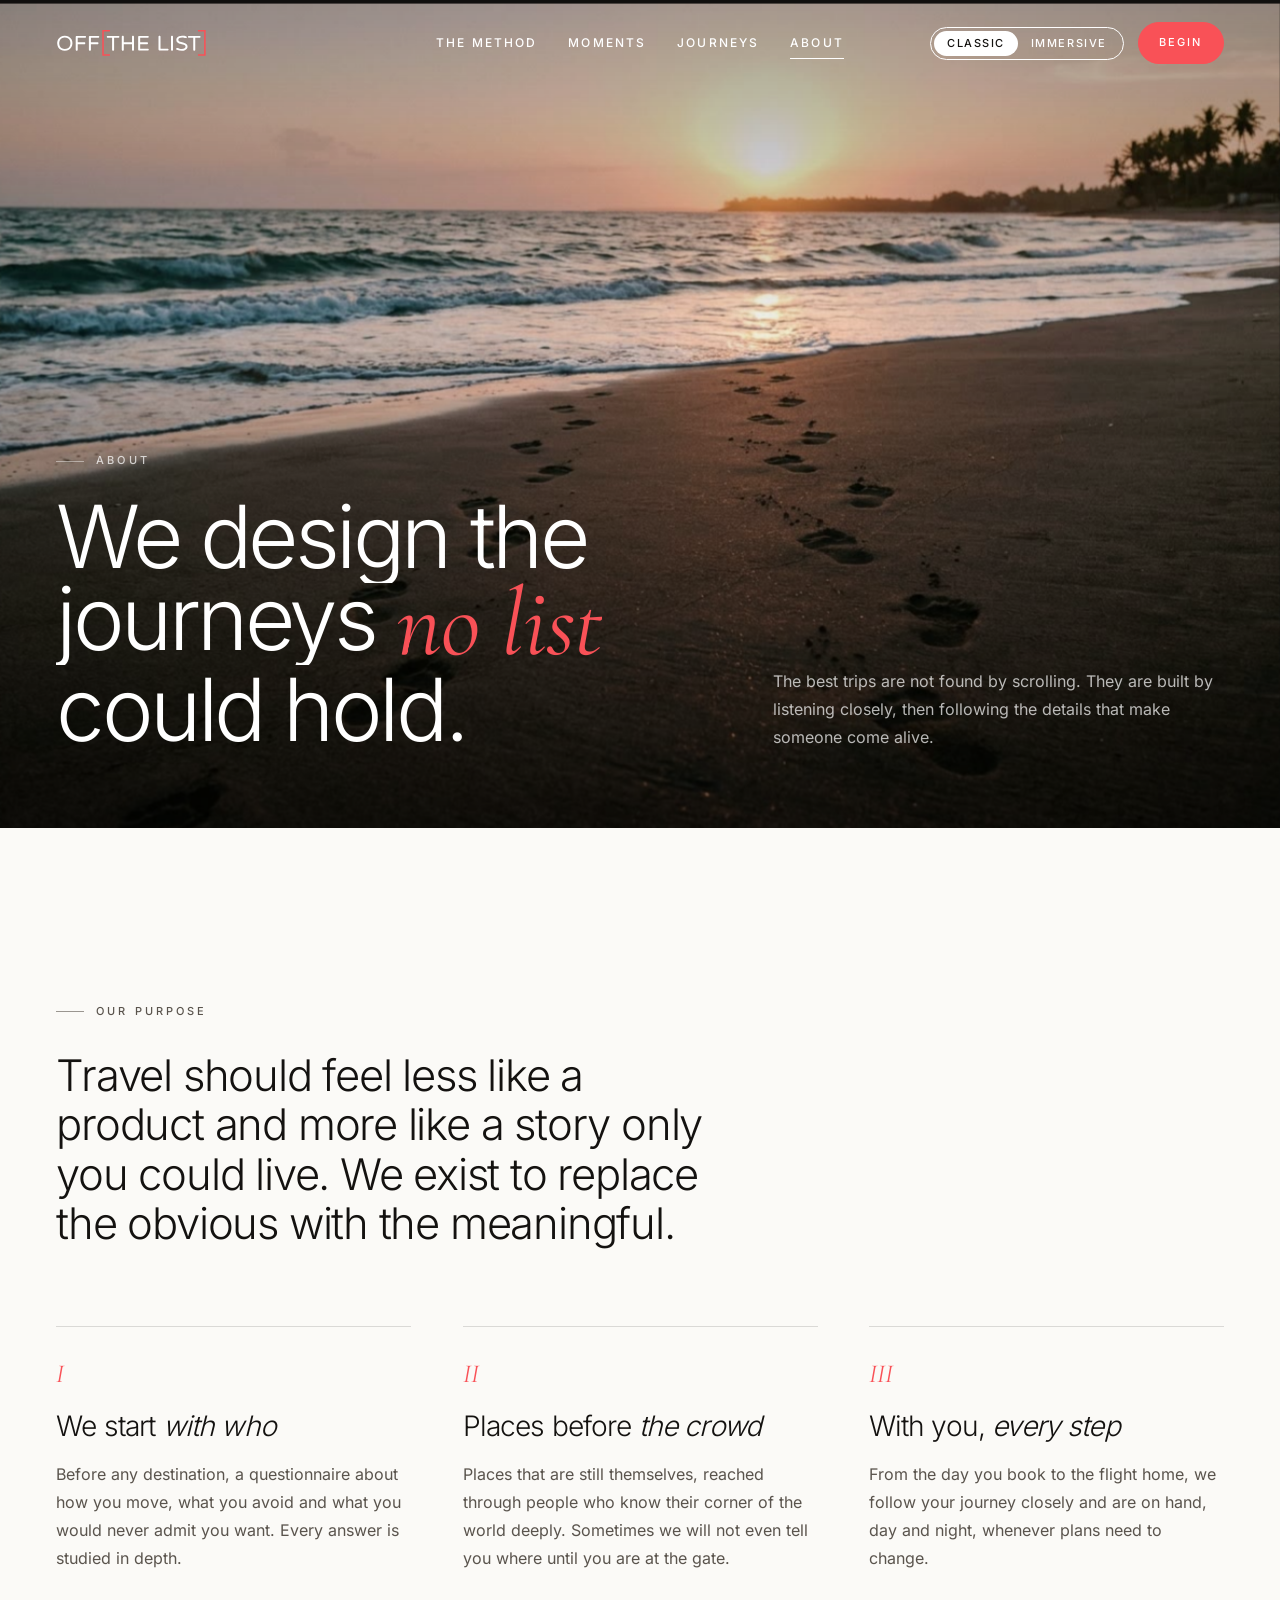
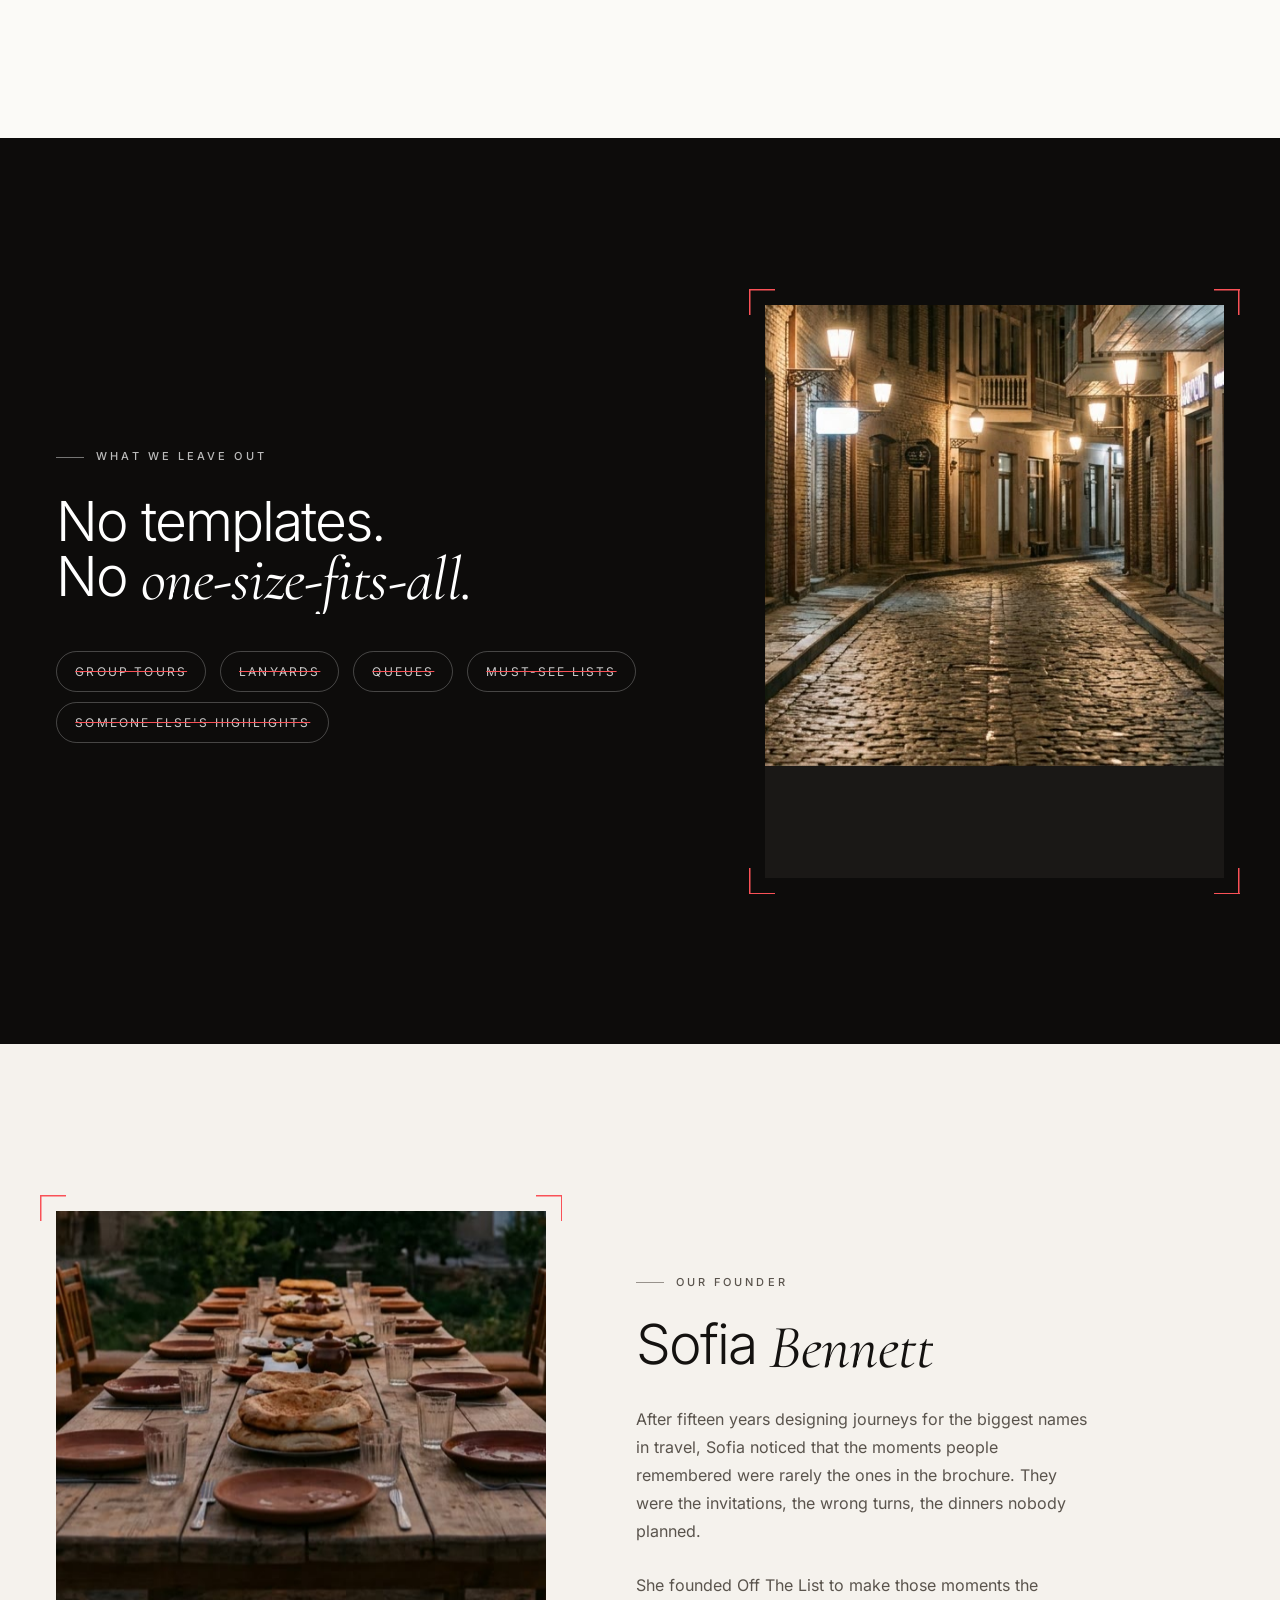
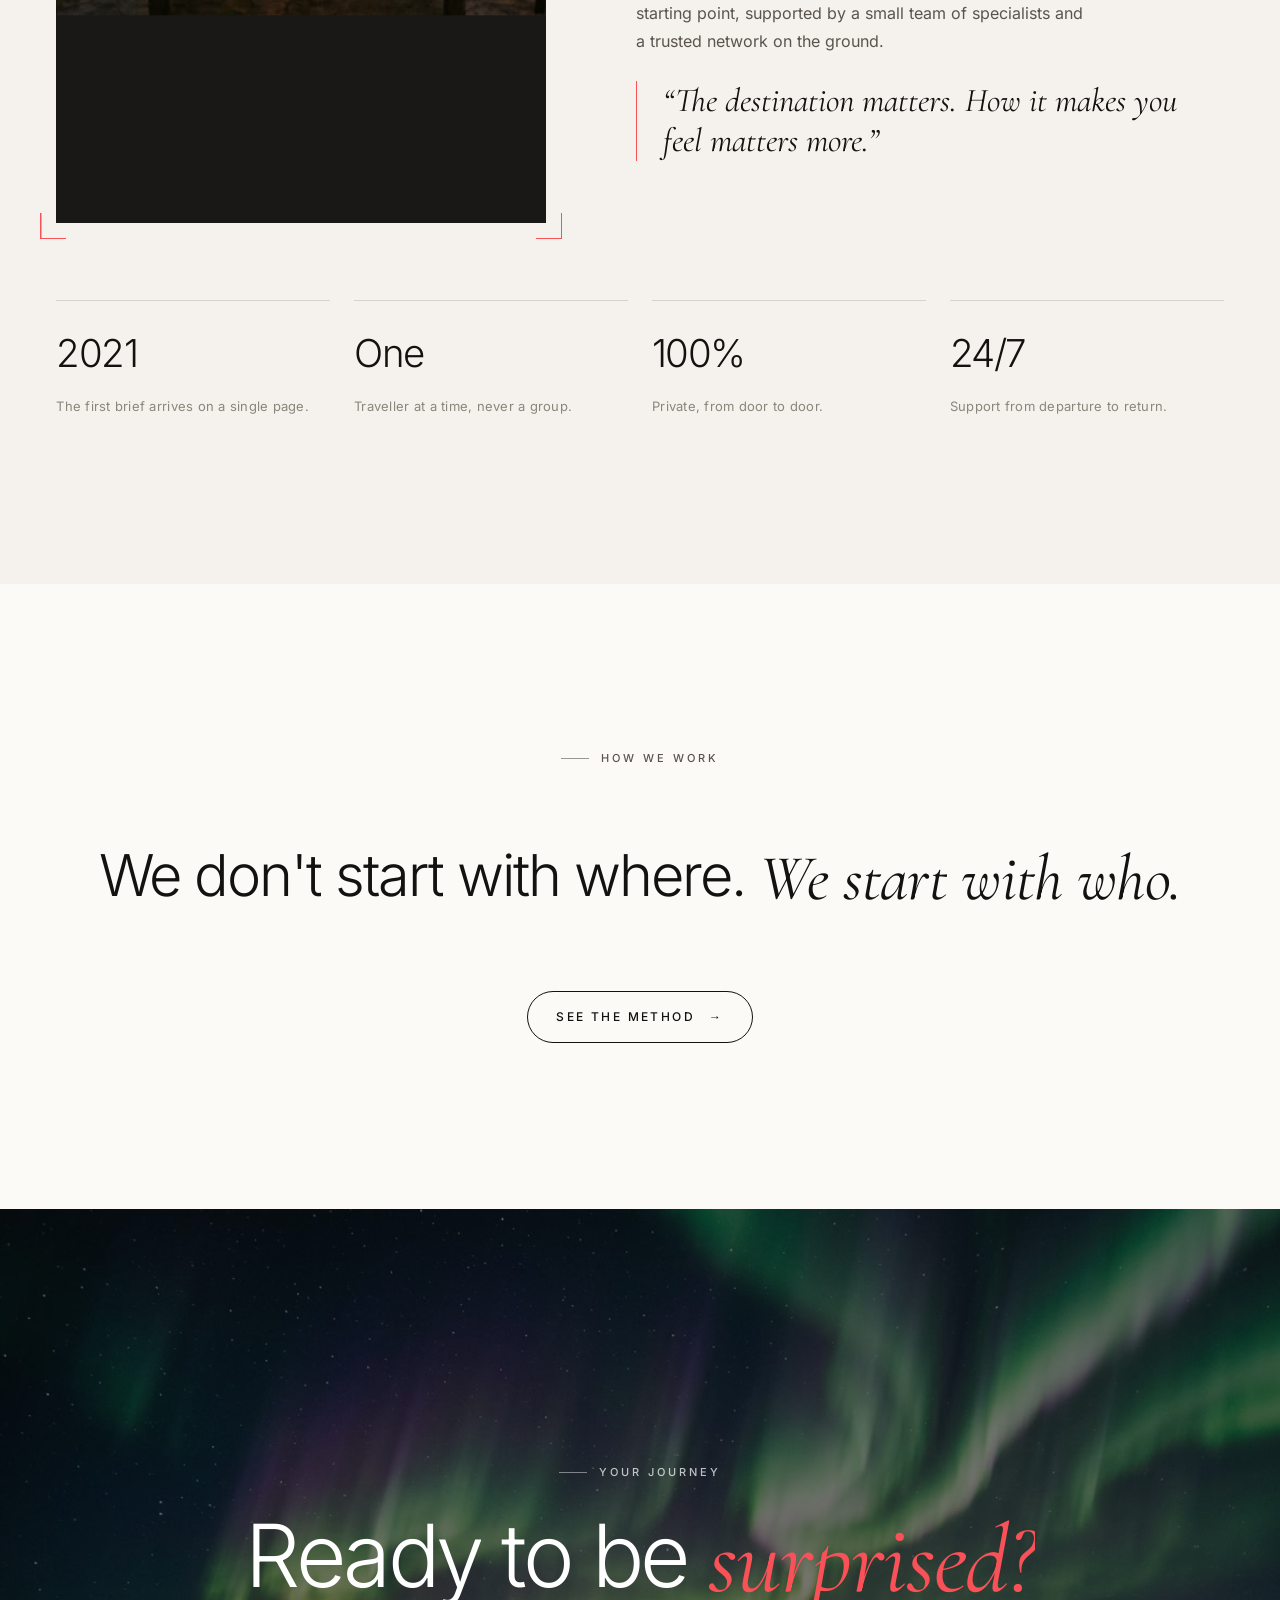
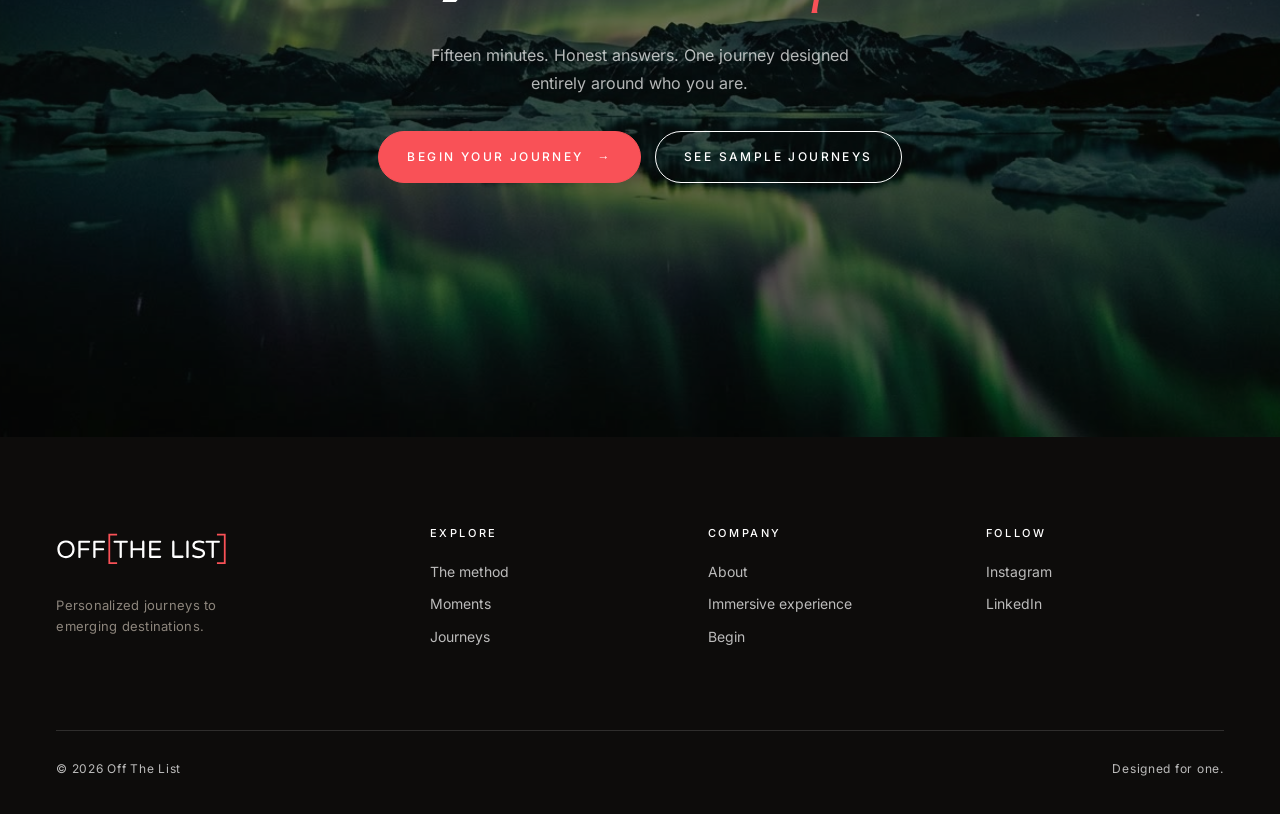
==== commit 4bc9b41b: "Esquinas por fuera de la foto y una sola tarjeta activa - Las esquinas coral del marco activo quedan" ====
--- a/about.html
+++ b/about.html
@@ -10,7 +10,7 @@
   <link rel="icon" href="assets/favicon.svg" type="image/svg+xml">
   <link rel="apple-touch-icon" href="assets/apple-touch-icon.png">
   <link rel="preload" href="assets/fonts/inter.woff2" as="font" type="font/woff2" crossorigin>
-  <link rel="stylesheet" href="lux.css?v=8">
+  <link rel="stylesheet" href="lux.css?v=10">
 </head>
 <body>
 
@@ -121,6 +121,6 @@
     <div class="footer-bottom"><span>© 2026 Off The List</span><span>Designed for one.</span></div>
   </footer>
 
-  <script src="lux.js?v=8"></script>
+  <script src="lux.js?v=10"></script>
 </body>
 </html>
--- a/lux.css
+++ b/lux.css
@@ -30,6 +30,7 @@
   font: 400 16px/1.6 var(--sans);
   -webkit-font-smoothing: antialiased;
   text-rendering: optimizeLegibility;
+  overflow-x: clip;
 }
 img, video { display: block; max-width: 100%; }
 a { color: inherit; text-decoration: none; }
@@ -217,15 +218,18 @@
 .sig .tone img { transition: filter 1s var(--ease), transform 1.4s var(--ease); }
 .sig:hover .tone { --g: 0; }
 
-/* Foto activa: esquinas en coral, como los corchetes del logo, a 16 px del borde */
+/* Foto activa: esquinas en coral, como los corchetes del logo, 16 px por fuera
+   de la foto. Con JS la foto se recorta en .tone-clip y el marco deja ver las esquinas. */
 .tone { position: relative; }
+.js .tone { overflow: visible; }
+.tone-clip { position: absolute; inset: 0; overflow: hidden; }
 .tone::after {
   --c: var(--coral);
   --l: 26px;
   --w: 1.5px;
   content: "";
   position: absolute;
-  inset: 16px;
+  inset: -16px;
   z-index: 2;
   pointer-events: none;
   background:
@@ -479,7 +483,7 @@
 }
 @media (max-width: 760px) {
   .hs-sticky { position: static; height: auto; padding: 96px 0; }
-  .hs-track { width: auto; overflow-x: auto; scroll-snap-type: x mandatory; transform: none !important; -webkit-overflow-scrolling: touch; }
+  .hs-track { width: auto; overflow-x: auto; padding-top: 20px; padding-bottom: 20px; scroll-snap-type: x mandatory; transform: none !important; -webkit-overflow-scrolling: touch; }
   .dest { width: 74vw; scroll-snap-align: center; }
   .signature-head { flex-direction: column; align-items: flex-start; }
 }
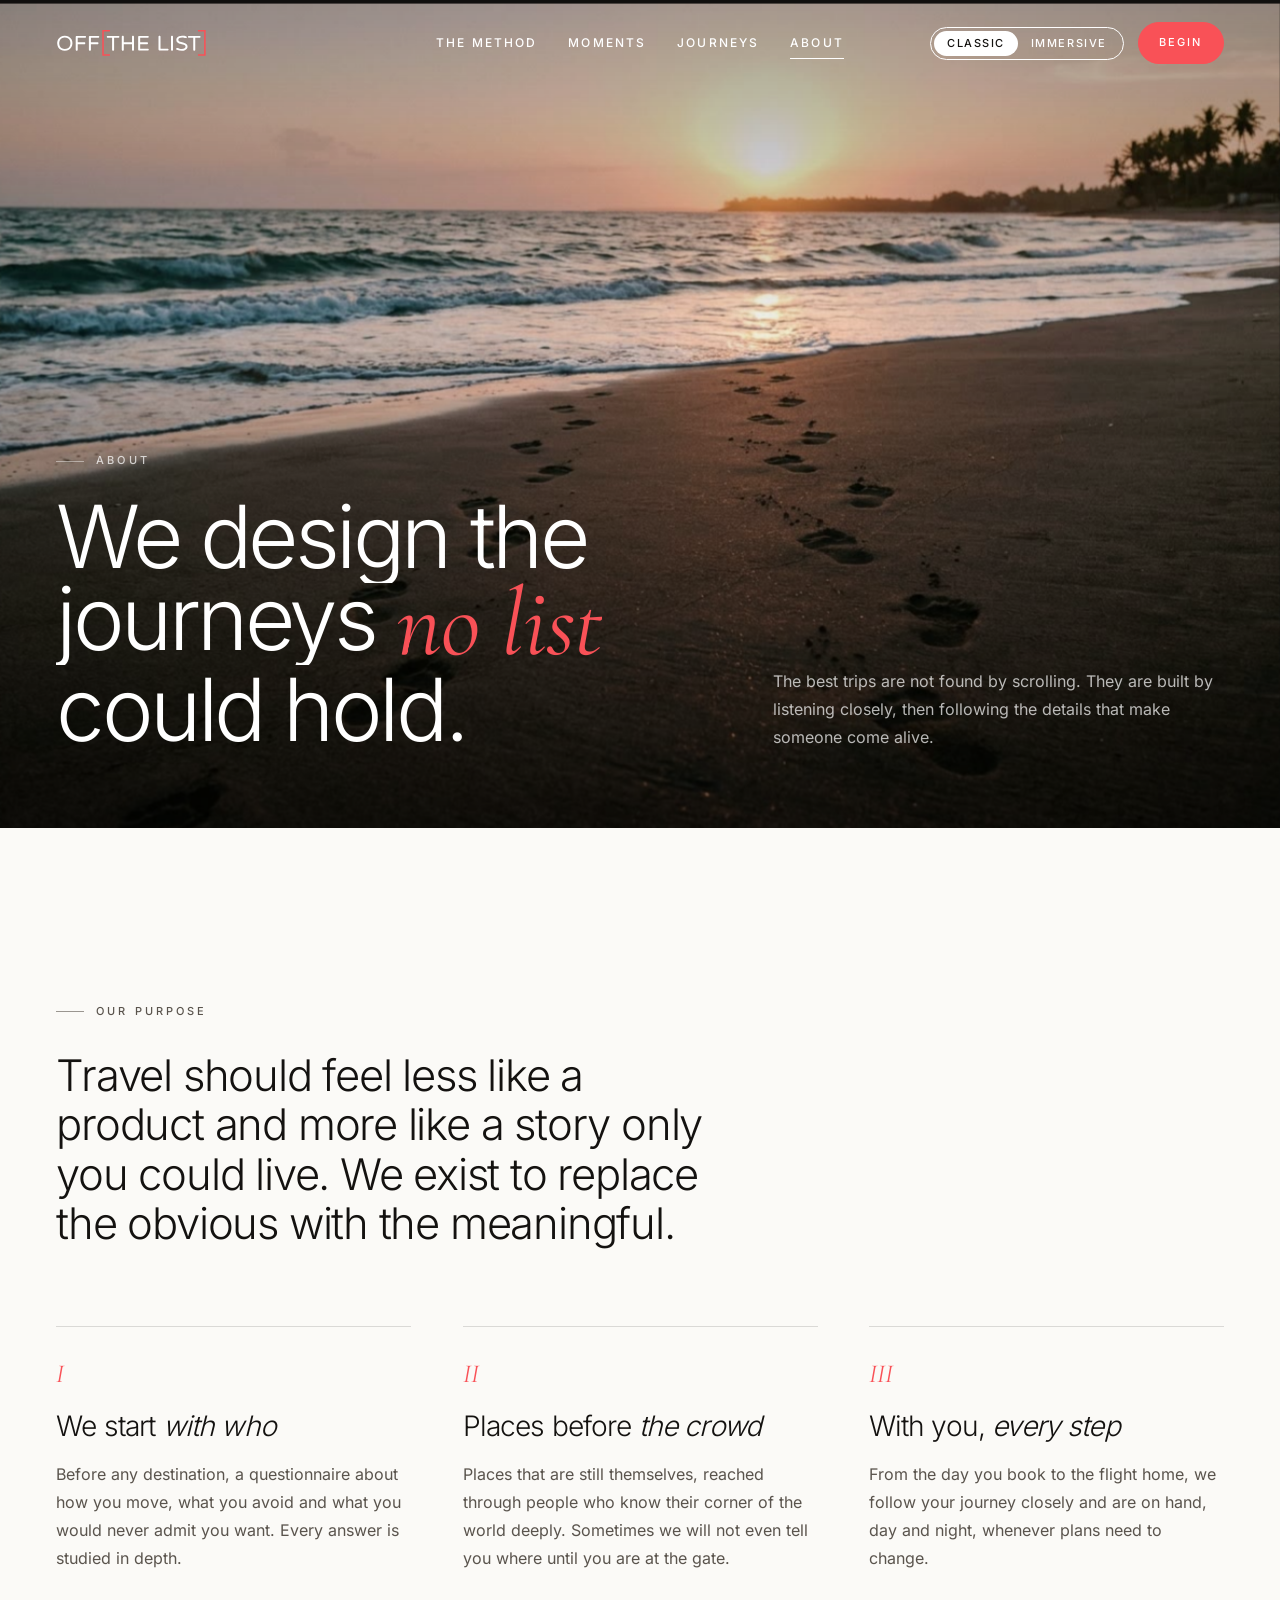
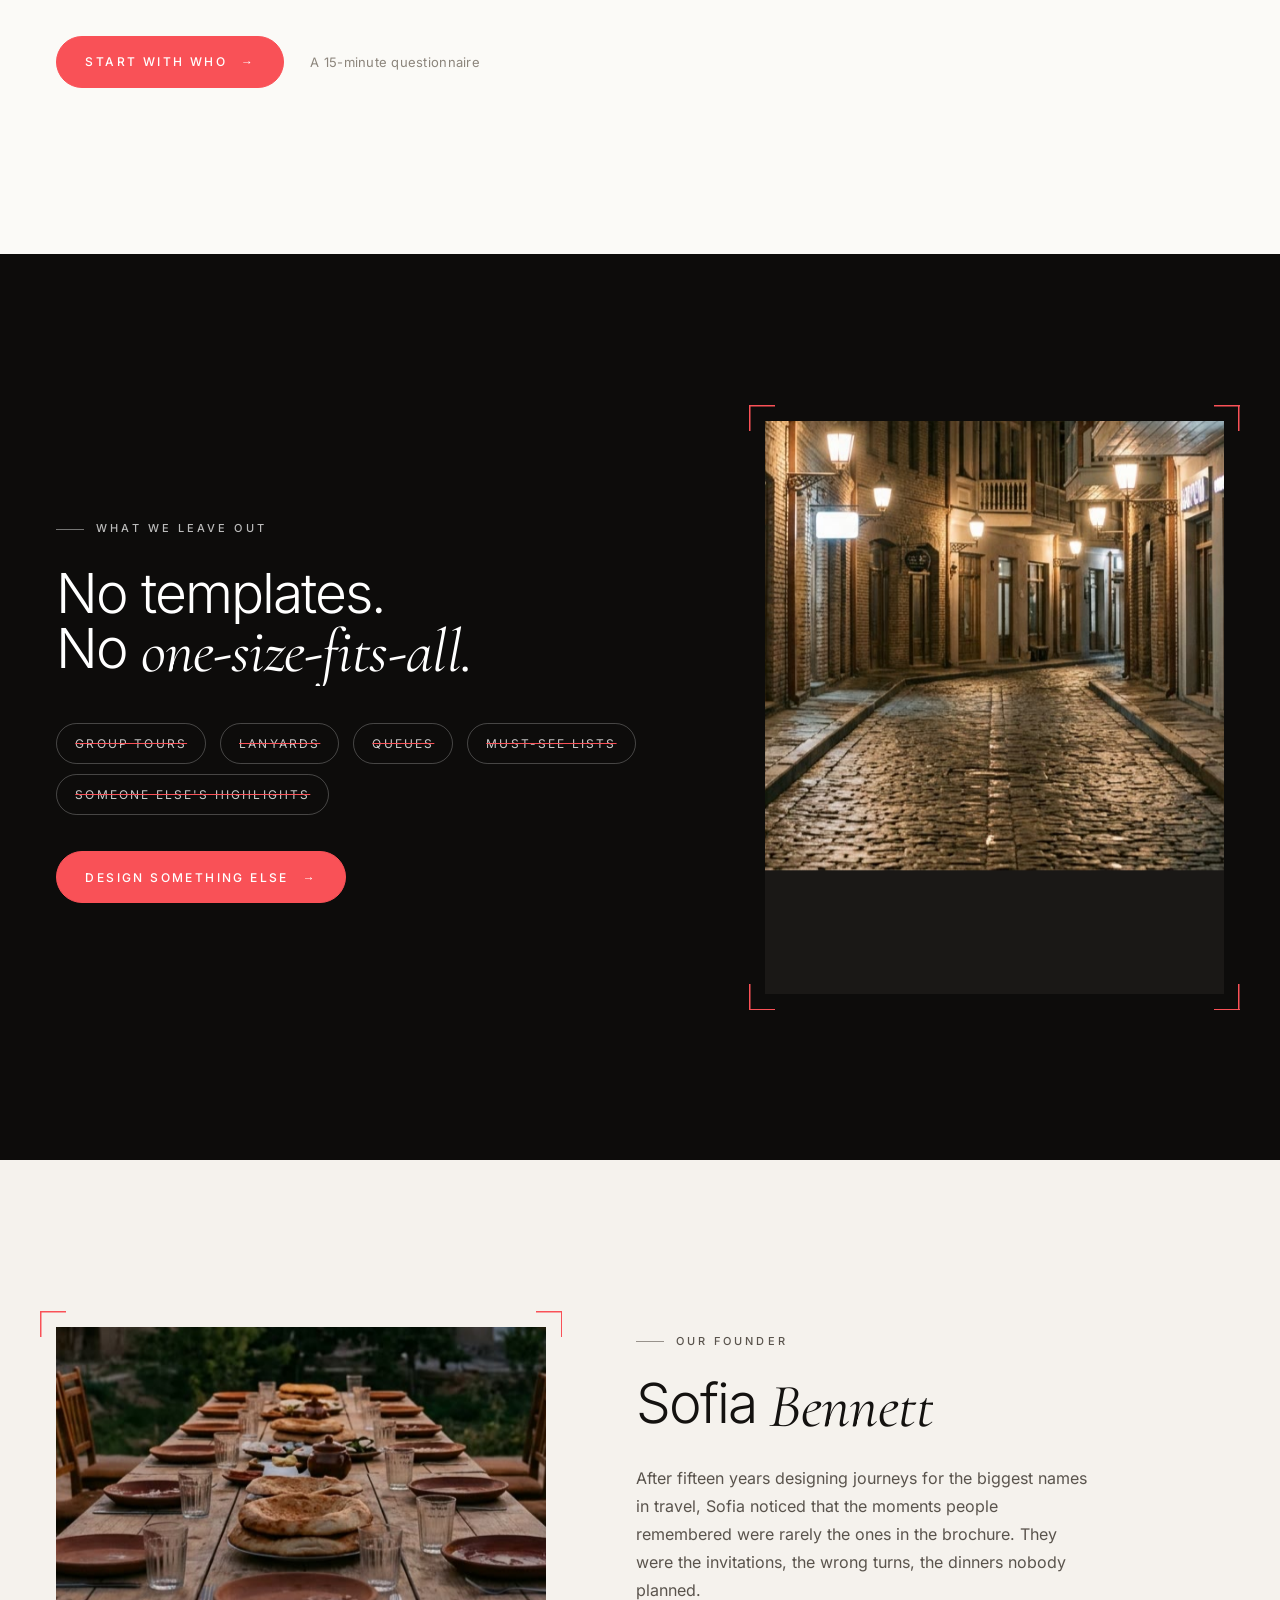
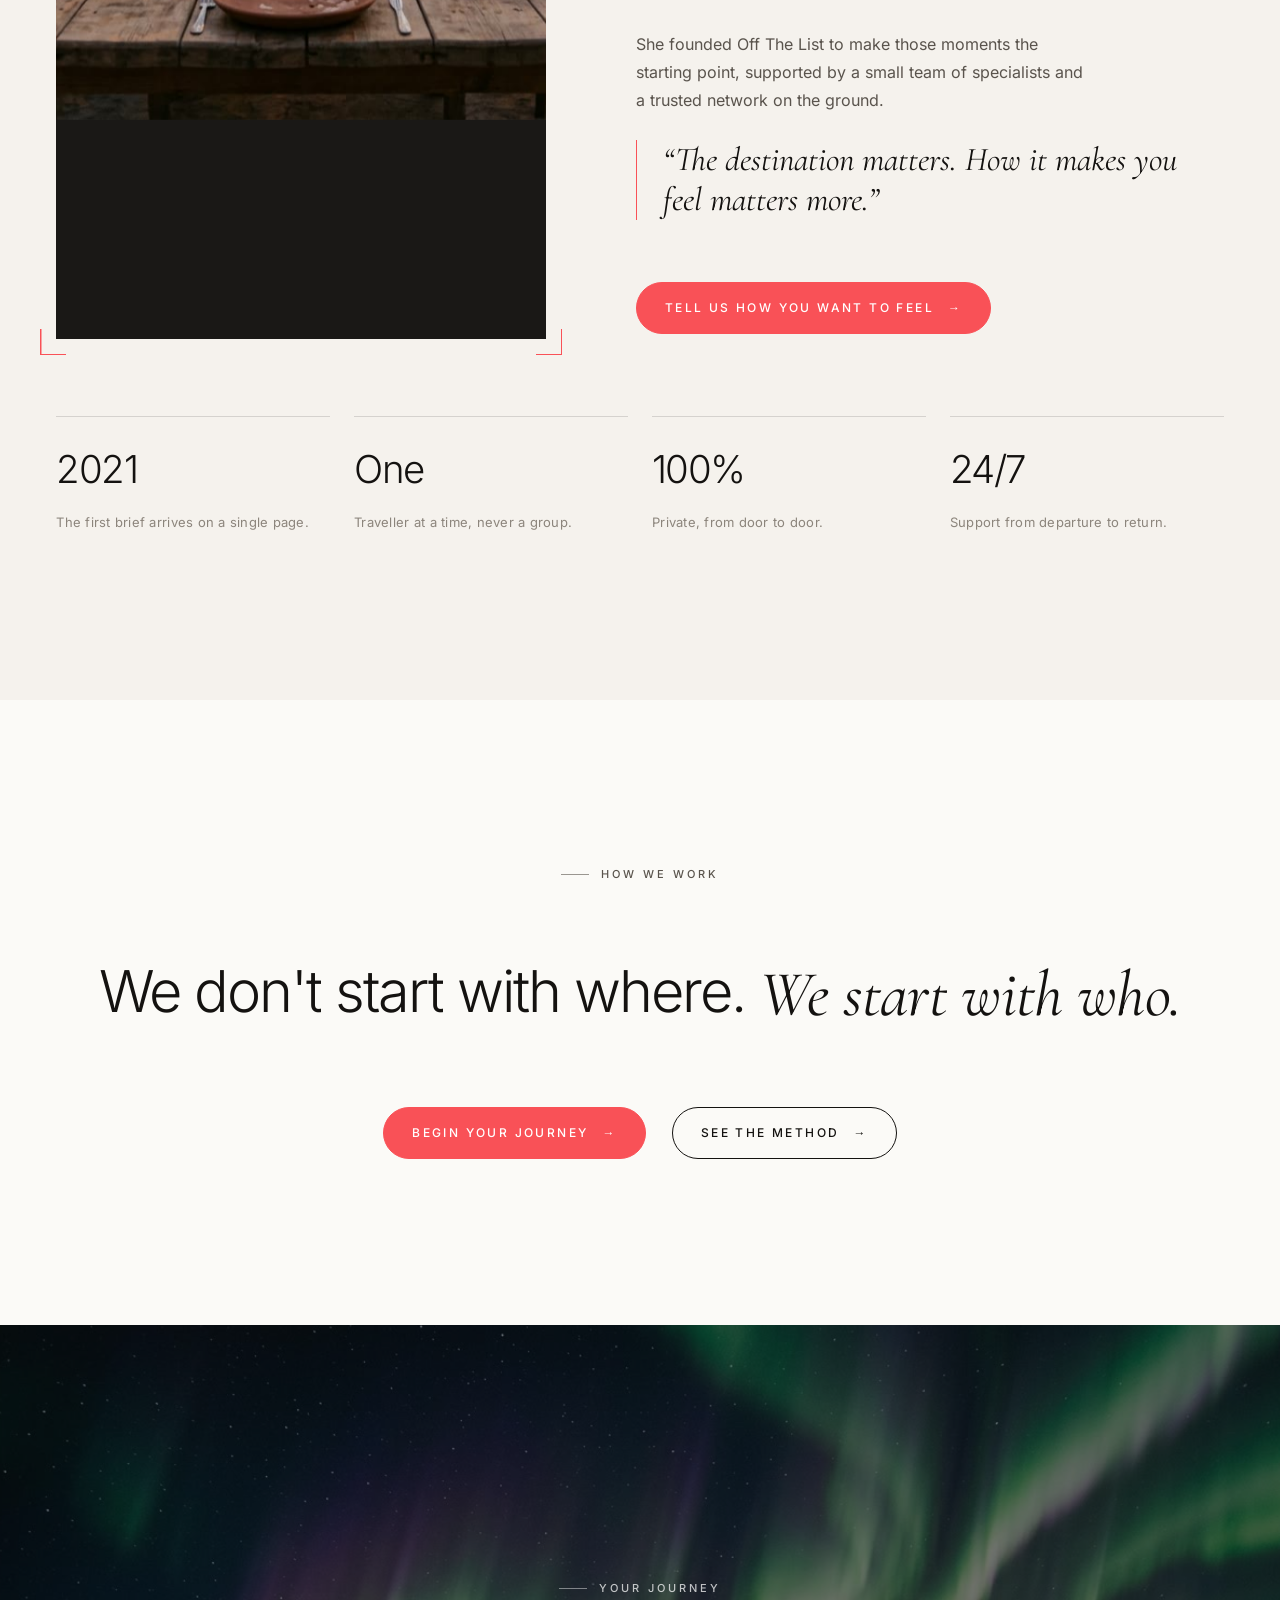
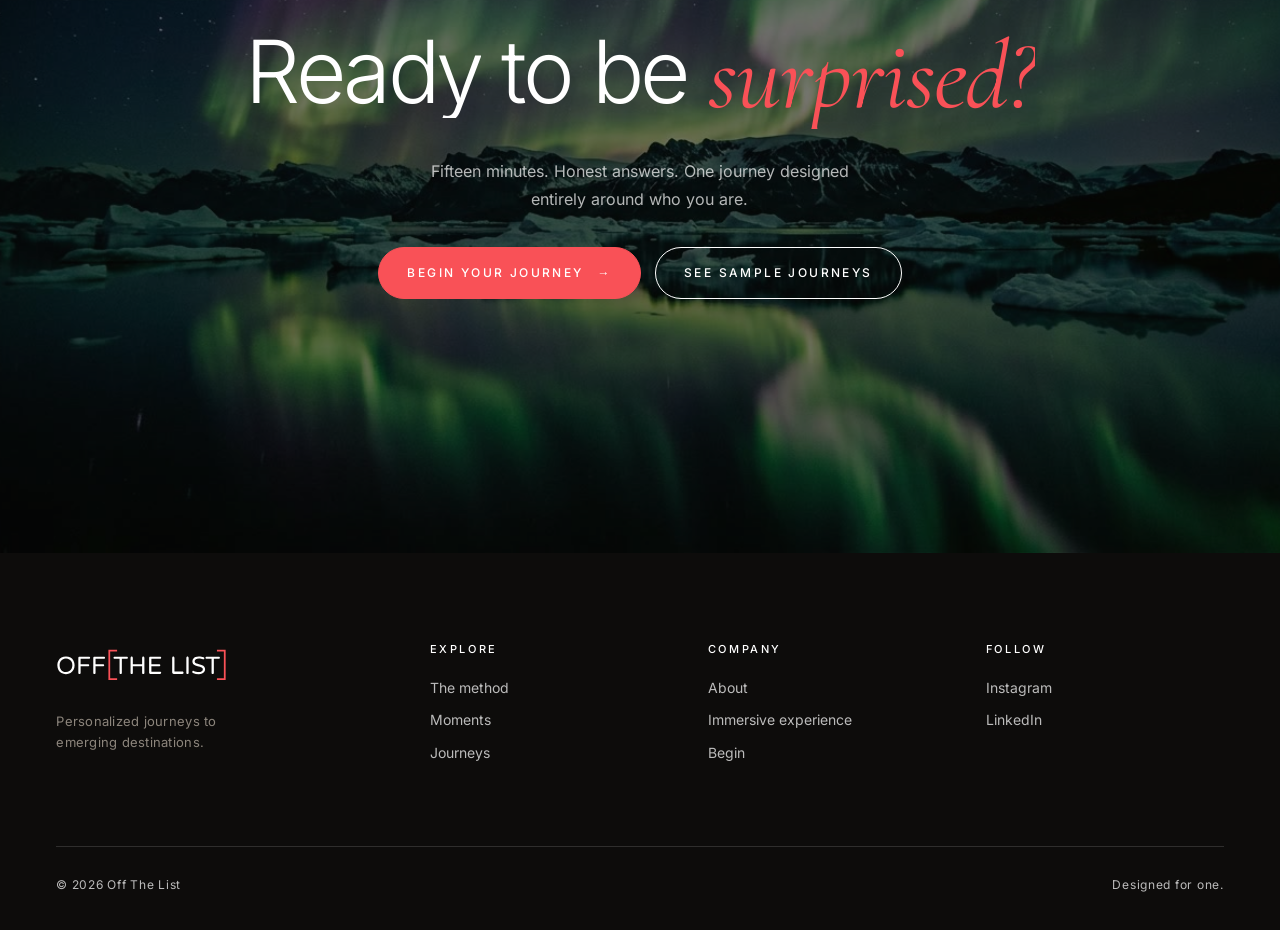
==== commit a7c53366: "CTA al quiz en cada sección - Home: un botón al quiz en manifiesto, método, misterio, sensaciones,  " ====
--- a/about.html
+++ b/about.html
@@ -10,7 +10,7 @@
   <link rel="icon" href="assets/favicon.svg" type="image/svg+xml">
   <link rel="apple-touch-icon" href="assets/apple-touch-icon.png">
   <link rel="preload" href="assets/fonts/inter.woff2" as="font" type="font/woff2" crossorigin>
-  <link rel="stylesheet" href="lux.css?v=10">
+  <link rel="stylesheet" href="lux.css?v=12">
 </head>
 <body>
 
@@ -55,6 +55,7 @@
         <div class="value" data-reveal style="--d:120ms"><i>II</i><h3>Places before <em>the crowd</em></h3><p class="body">Places that are still themselves, reached through people who know their corner of the world deeply. Sometimes we will not even tell you where until you are at the gate.</p></div>
         <div class="value" data-reveal style="--d:240ms"><i>III</i><h3>With you, <em>every step</em></h3><p class="body">From the day you book to the flight home, we follow your journey closely and are on hand, day and night, whenever plans need to change.</p></div>
       </div>
+      <div class="cta" data-reveal><a class="btn btn-coral" href="https://off-the-list-poc.vercel.app/#entry">Start with who <span class="arrow">→</span></a><span class="cta-note">A 15-minute questionnaire</span></div>
     </section>
 
     <section class="section dark on-dark">
@@ -65,6 +66,7 @@
           <ul class="never" data-reveal>
             <li>Group tours</li><li>Lanyards</li><li>Queues</li><li>Must-see lists</li><li>Someone else's highlights</li>
           </ul>
+          <div class="cta" data-reveal><a class="btn btn-coral" href="https://off-the-list-poc.vercel.app/#entry">Design something else <span class="arrow">→</span></a></div>
         </div>
         <figure class="tone manifesto-figure" data-color><img src="assets/lux/callejon.jpg" alt="" loading="lazy" data-parallax=".1"></figure>
       </div>
@@ -79,6 +81,7 @@
           <p class="body" data-reveal>After fifteen years designing journeys for the biggest names in travel, Sofia noticed that the moments people remembered were rarely the ones in the brochure. They were the invitations, the wrong turns, the dinners nobody planned.</p>
           <p class="body" data-reveal>She founded Off The List to make those moments the starting point, supported by a small team of specialists and a trusted network on the ground.</p>
           <blockquote data-reveal>“The destination matters. How it makes you feel matters more.”</blockquote>
+          <div class="cta" data-reveal><a class="btn btn-coral" href="https://off-the-list-poc.vercel.app/#entry">Tell us how you want to feel <span class="arrow">→</span></a></div>
         </div>
       </div>
       <div class="timeline" data-reveal>
@@ -93,7 +96,7 @@
       <div class="quote">
         <p class="eyebrow" data-reveal style="justify-self:center">How we work</p>
         <p class="lede" data-split>We don't start with where. <em>We start with who.</em></p>
-        <div><a class="btn" href="index.html#method">See the method <span class="arrow">→</span></a></div>
+        <div class="cta" style="justify-content:center"><a class="btn btn-coral" href="https://off-the-list-poc.vercel.app/#entry">Begin your journey <span class="arrow">→</span></a><a class="btn" href="index.html#method">See the method <span class="arrow">→</span></a></div>
       </div>
     </section>
 
@@ -121,6 +124,8 @@
     <div class="footer-bottom"><span>© 2026 Off The List</span><span>Designed for one.</span></div>
   </footer>
 
-  <script src="lux.js?v=10"></script>
+  <a class="float-cta btn btn-coral" href="https://off-the-list-poc.vercel.app/#entry">Begin your journey <span class="arrow">→</span></a>
+
+  <script src="lux.js?v=12"></script>
 </body>
 </html>
--- a/lux.css
+++ b/lux.css
@@ -247,7 +247,7 @@
   transition: opacity .6s ease, transform .9s var(--ease);
 }
 .tone.is-active::after, .dest.is-color::after, .sig:hover .tone::after { opacity: 1; transform: none; }
-.page-hero .tone::after, .closing .tone::after { display: none; }
+.page-hero .tone::after, .closing .tone::after, .method-img::after, .dest::after { display: none; }
 
 /* ---------- Animaciones de texto y entrada ---------- */
 
@@ -585,3 +585,40 @@
   .chapters a { grid-template-columns: 40px 1fr; }
   .chapters span { display: none; }
 }
+
+/* =====================================================================
+   CTA AL QUIZ EN CADA SECCIÓN
+   ===================================================================== */
+
+.cta { display: flex; flex-wrap: wrap; align-items: center; gap: 14px 26px; margin-top: 36px; }
+.cta-note { font-size: 13px; letter-spacing: .02em; color: var(--ink-3); }
+.on-dark .cta-note { color: rgba(255, 255, 255, .6); }
+.method-steps > .cta { margin-top: 8px; padding-left: calc(var(--pad) + var(--num) + clamp(20px, 4vw, 64px)); }
+.hs-head { display: flex; justify-content: space-between; align-items: flex-end; flex-wrap: wrap; gap: 24px; }
+.hs-head > div:first-child { display: grid; gap: 18px; }
+.hs-head .cta, .signature-head .cta { margin-top: 0; }
+.quote .cta { justify-content: center; margin-top: 0; }
+.intro-cta .cta { margin-top: clamp(40px, 5vw, 64px); }
+.values + .cta { margin-top: clamp(40px, 5vw, 64px); }
+
+/* Móvil: la cabecera oculta "Begin", así que aparece un botón flotante
+   después del hero y se esconde cuando el cierre ya tiene el suyo */
+.float-cta { display: none; }
+@media (max-width: 960px) {
+  .float-cta {
+    display: inline-flex;
+    position: fixed;
+    left: 50%;
+    bottom: calc(16px + env(safe-area-inset-bottom));
+    z-index: 40;
+    box-shadow: 0 10px 30px rgba(0, 0, 0, .25);
+    transform: translate(-50%, 140%);
+    transition: transform .6s var(--ease), color .5s var(--ease), border-color .5s var(--ease);
+  }
+  .float-cta.is-on { transform: translate(-50%, 0); }
+  .signature-head .cta { flex-direction: row-reverse; justify-content: flex-end; }
+}
+.btn { white-space: nowrap; }
+@media (max-width: 560px) {
+  .cta .btn, .float-cta { padding: 0 22px; font-size: 11px; letter-spacing: .14em; gap: 10px; }
+}
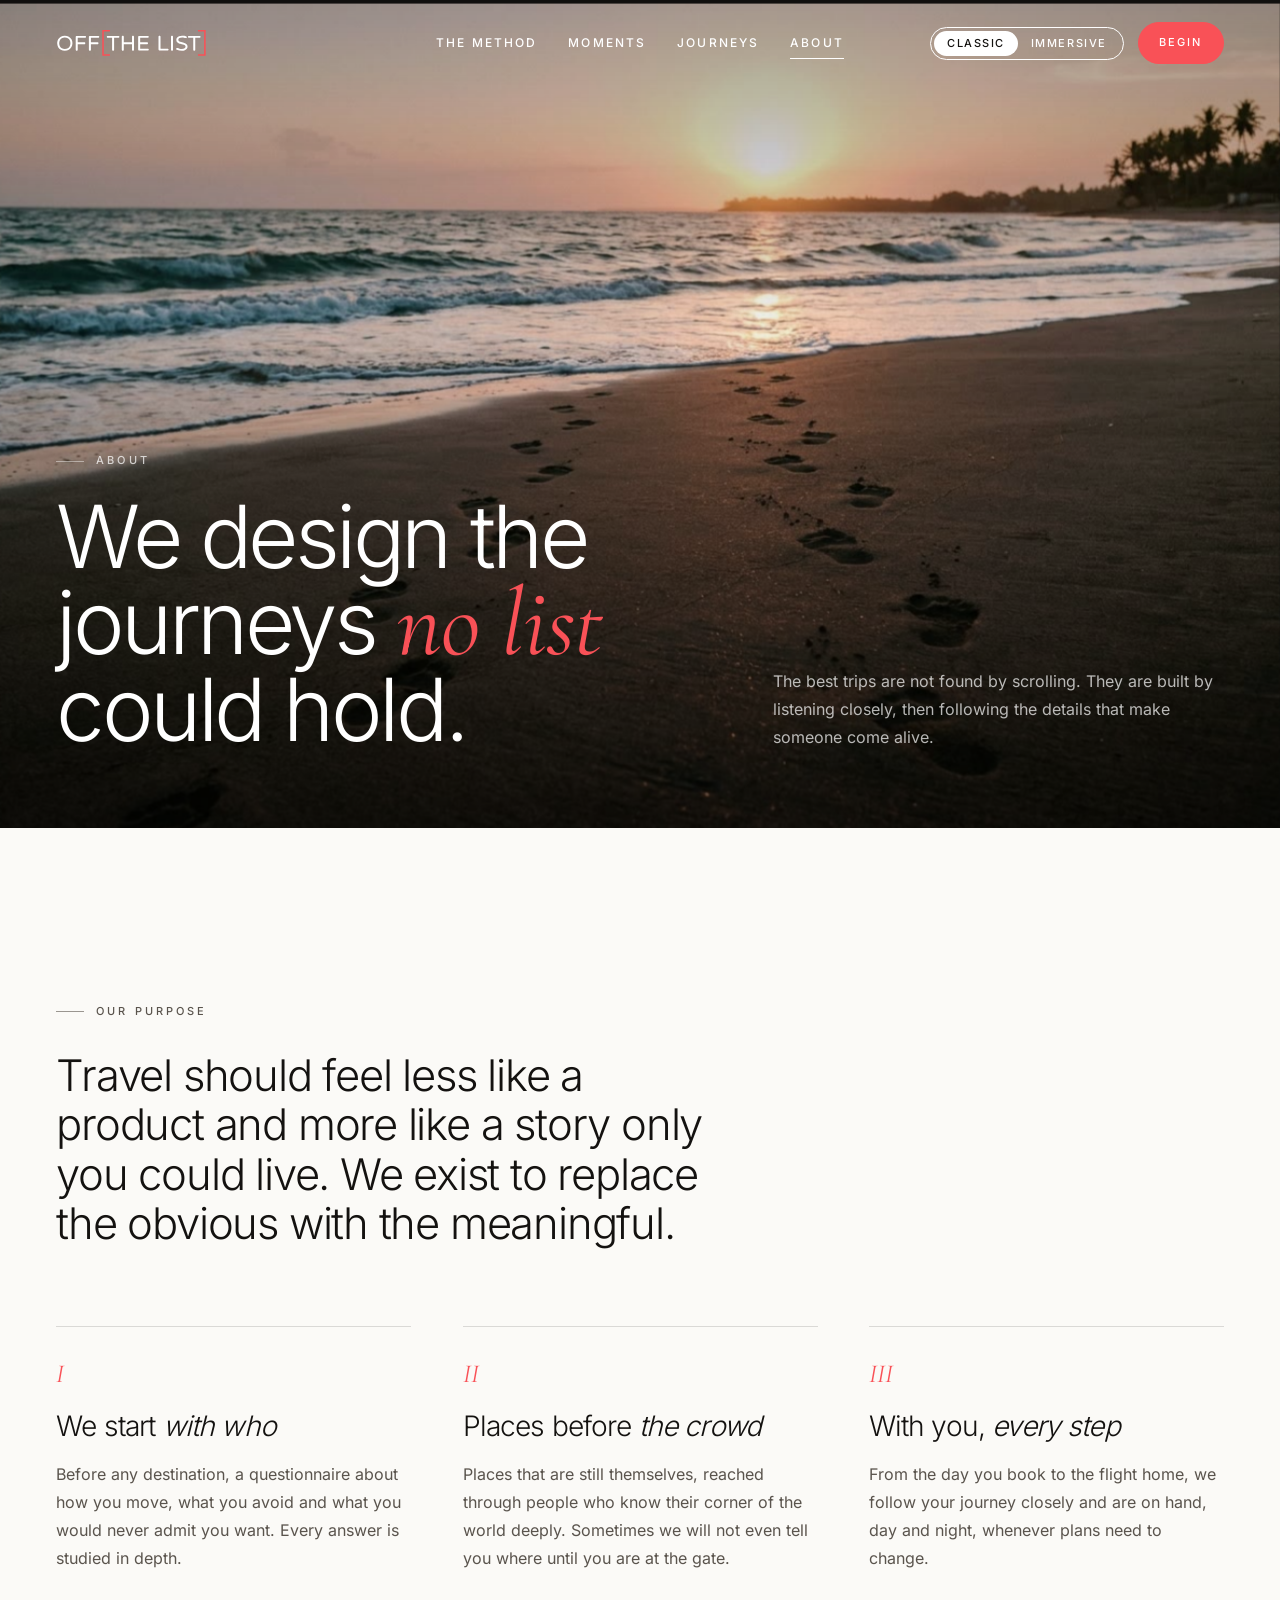
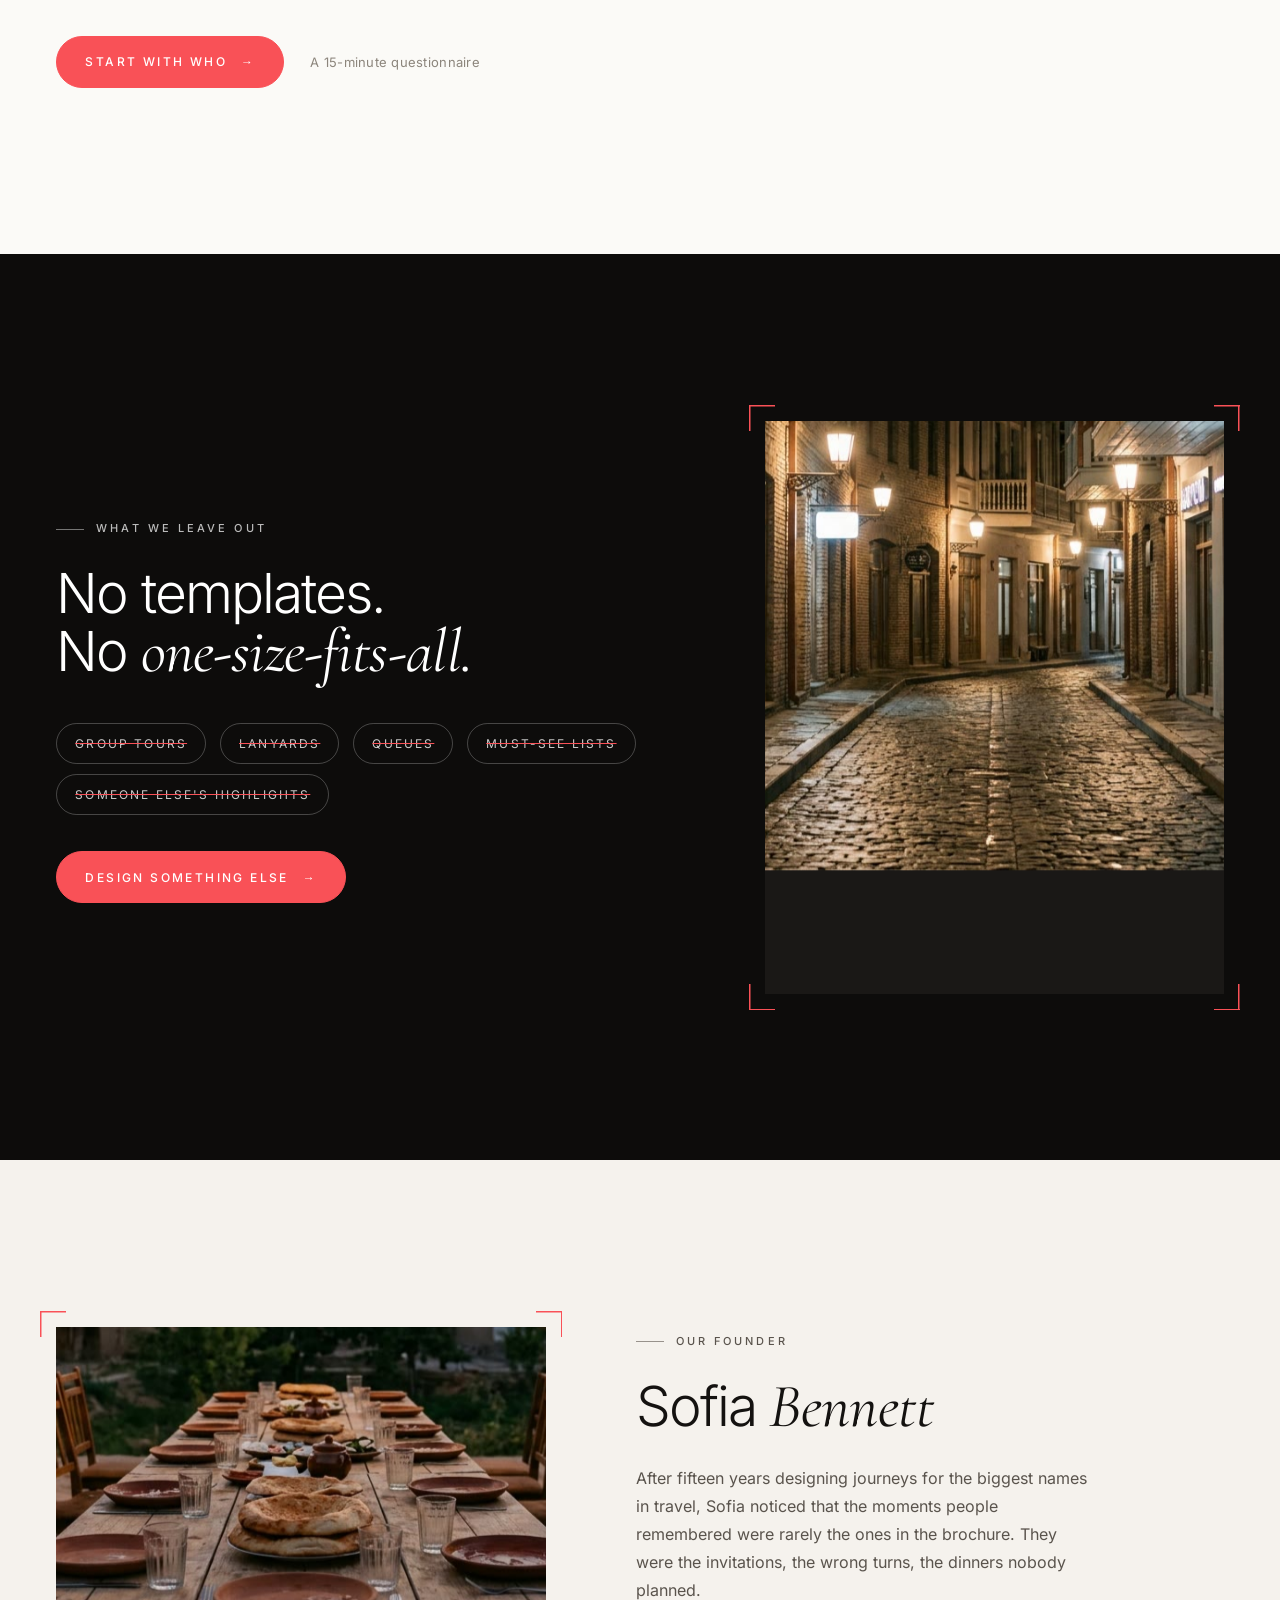
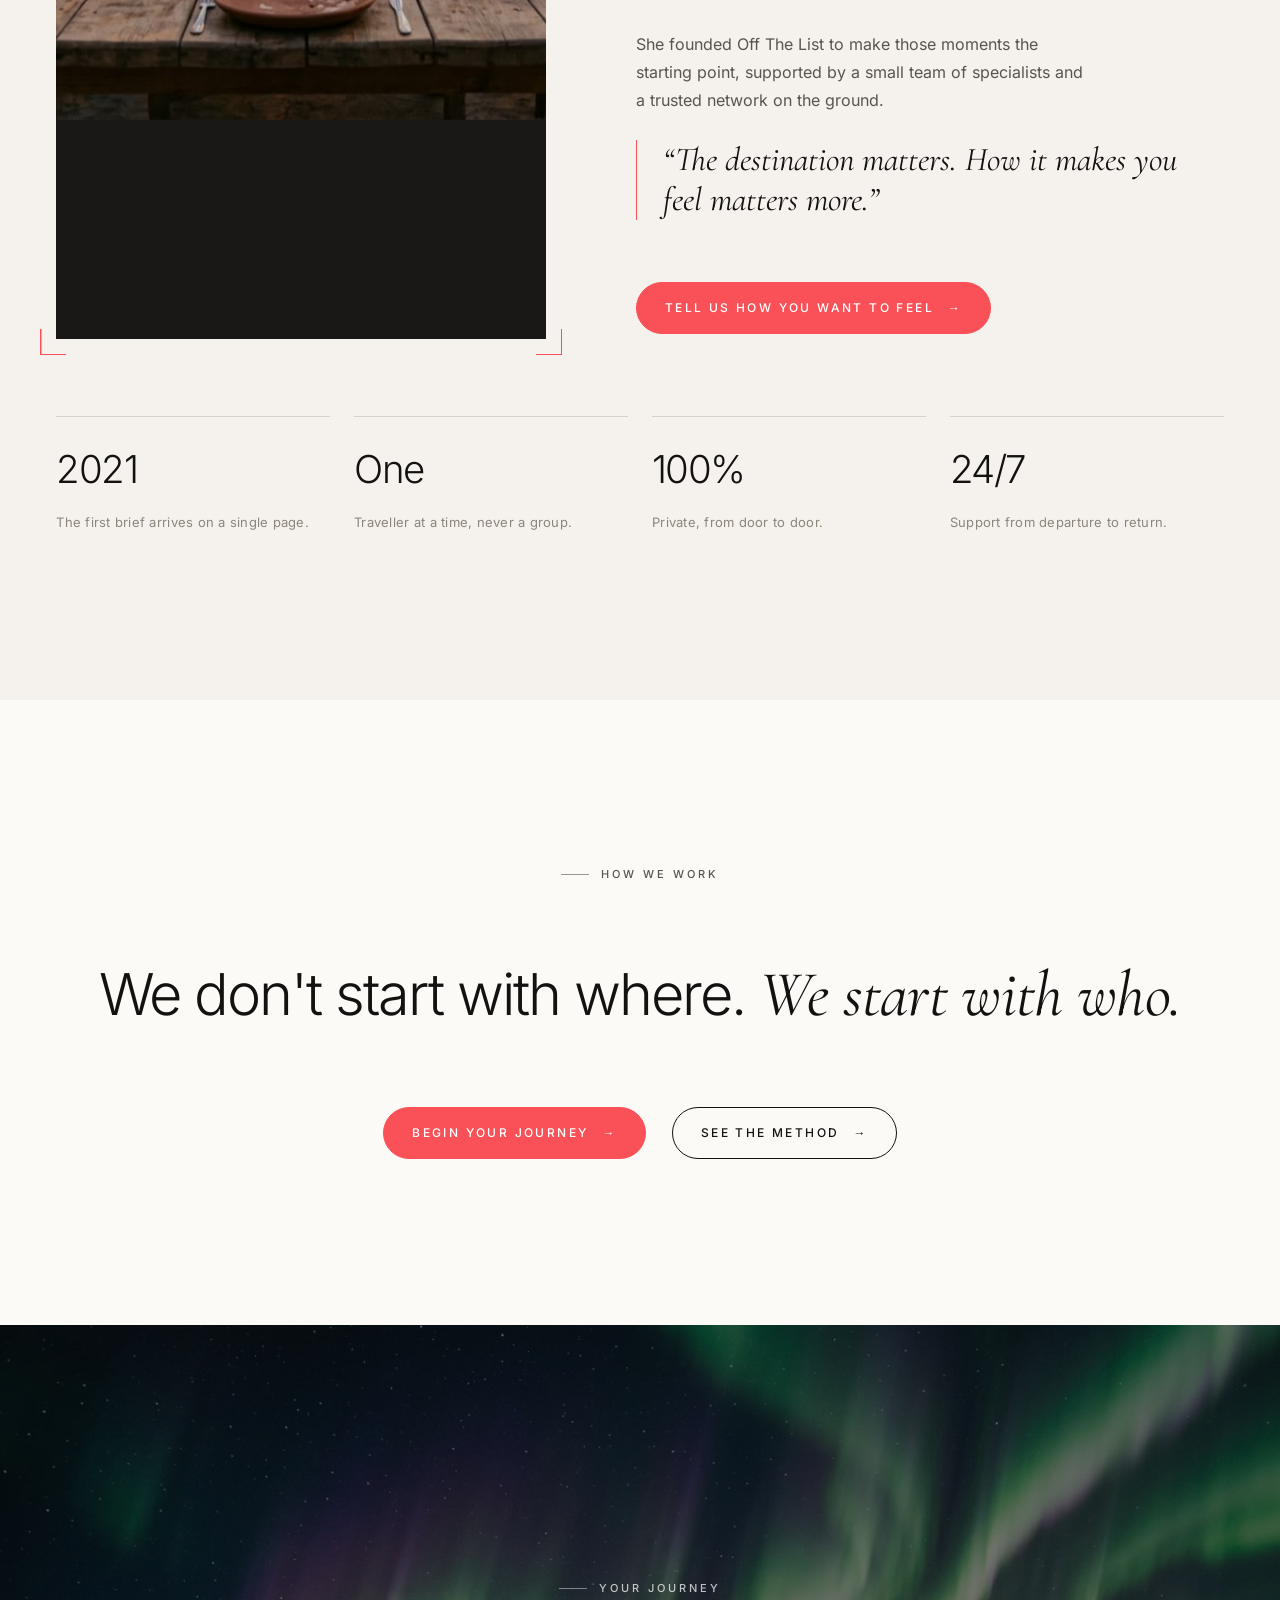
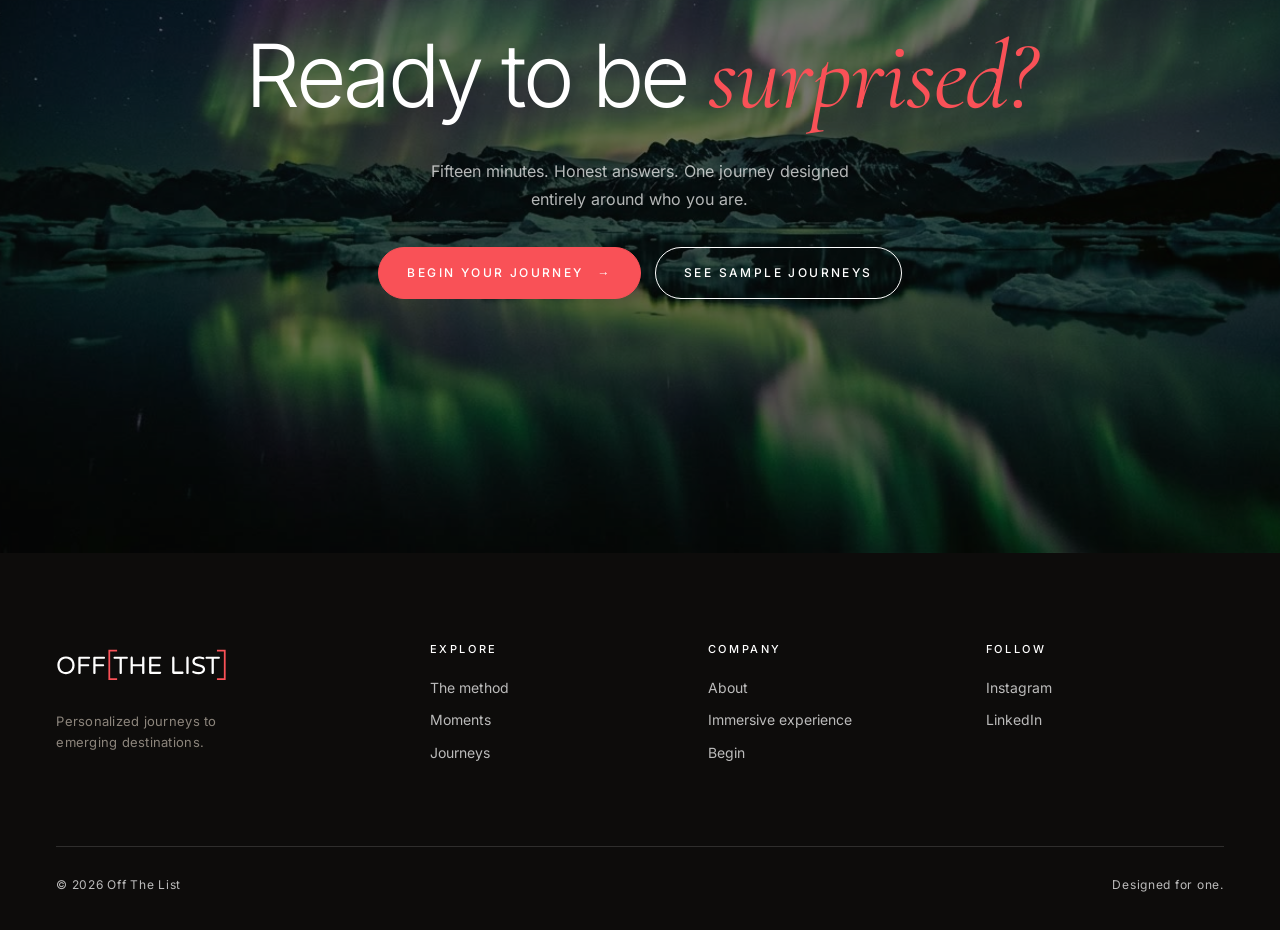
==== commit 75adc269: "Títulos: cursiva en la misma línea base y sin cortar descendentes Las palabras animadas se alinean p" ====
--- a/about.html
+++ b/about.html
@@ -10,7 +10,7 @@
   <link rel="icon" href="assets/favicon.svg" type="image/svg+xml">
   <link rel="apple-touch-icon" href="assets/apple-touch-icon.png">
   <link rel="preload" href="assets/fonts/inter.woff2" as="font" type="font/woff2" crossorigin>
-  <link rel="stylesheet" href="lux.css?v=12">
+  <link rel="stylesheet" href="lux.css?v=14">
 </head>
 <body>
 
--- a/lux.css
+++ b/lux.css
@@ -251,10 +251,12 @@
 
 /* ---------- Animaciones de texto y entrada ---------- */
 
-.js [data-split] .w { display: inline-block; overflow: hidden; vertical-align: top; padding-bottom: .06em; margin-bottom: -.06em; }
+/* Cada palabra se alinea por la línea base (sans y cursiva quedan a la misma
+   altura) y la máscara deja espacio para las letras con descendente (g, y, p) */
+.js [data-split] .w { display: inline-block; vertical-align: baseline; clip-path: inset(-.3em -.2em -.35em -.2em); }
 .js [data-split] .w > span {
   display: inline-block;
-  transform: translateY(105%);
+  transform: translateY(140%);
   transition: transform 1.1s var(--ease);
   transition-delay: calc(var(--i, 0) * 45ms + var(--d, 0ms));
 }
@@ -622,3 +624,4 @@
 @media (max-width: 560px) {
   .cta .btn, .float-cta { padding: 0 22px; font-size: 11px; letter-spacing: .14em; gap: 10px; }
 }
+.signature-more { display: flex; justify-content: center; margin-top: clamp(40px, 5vw, 64px); }
